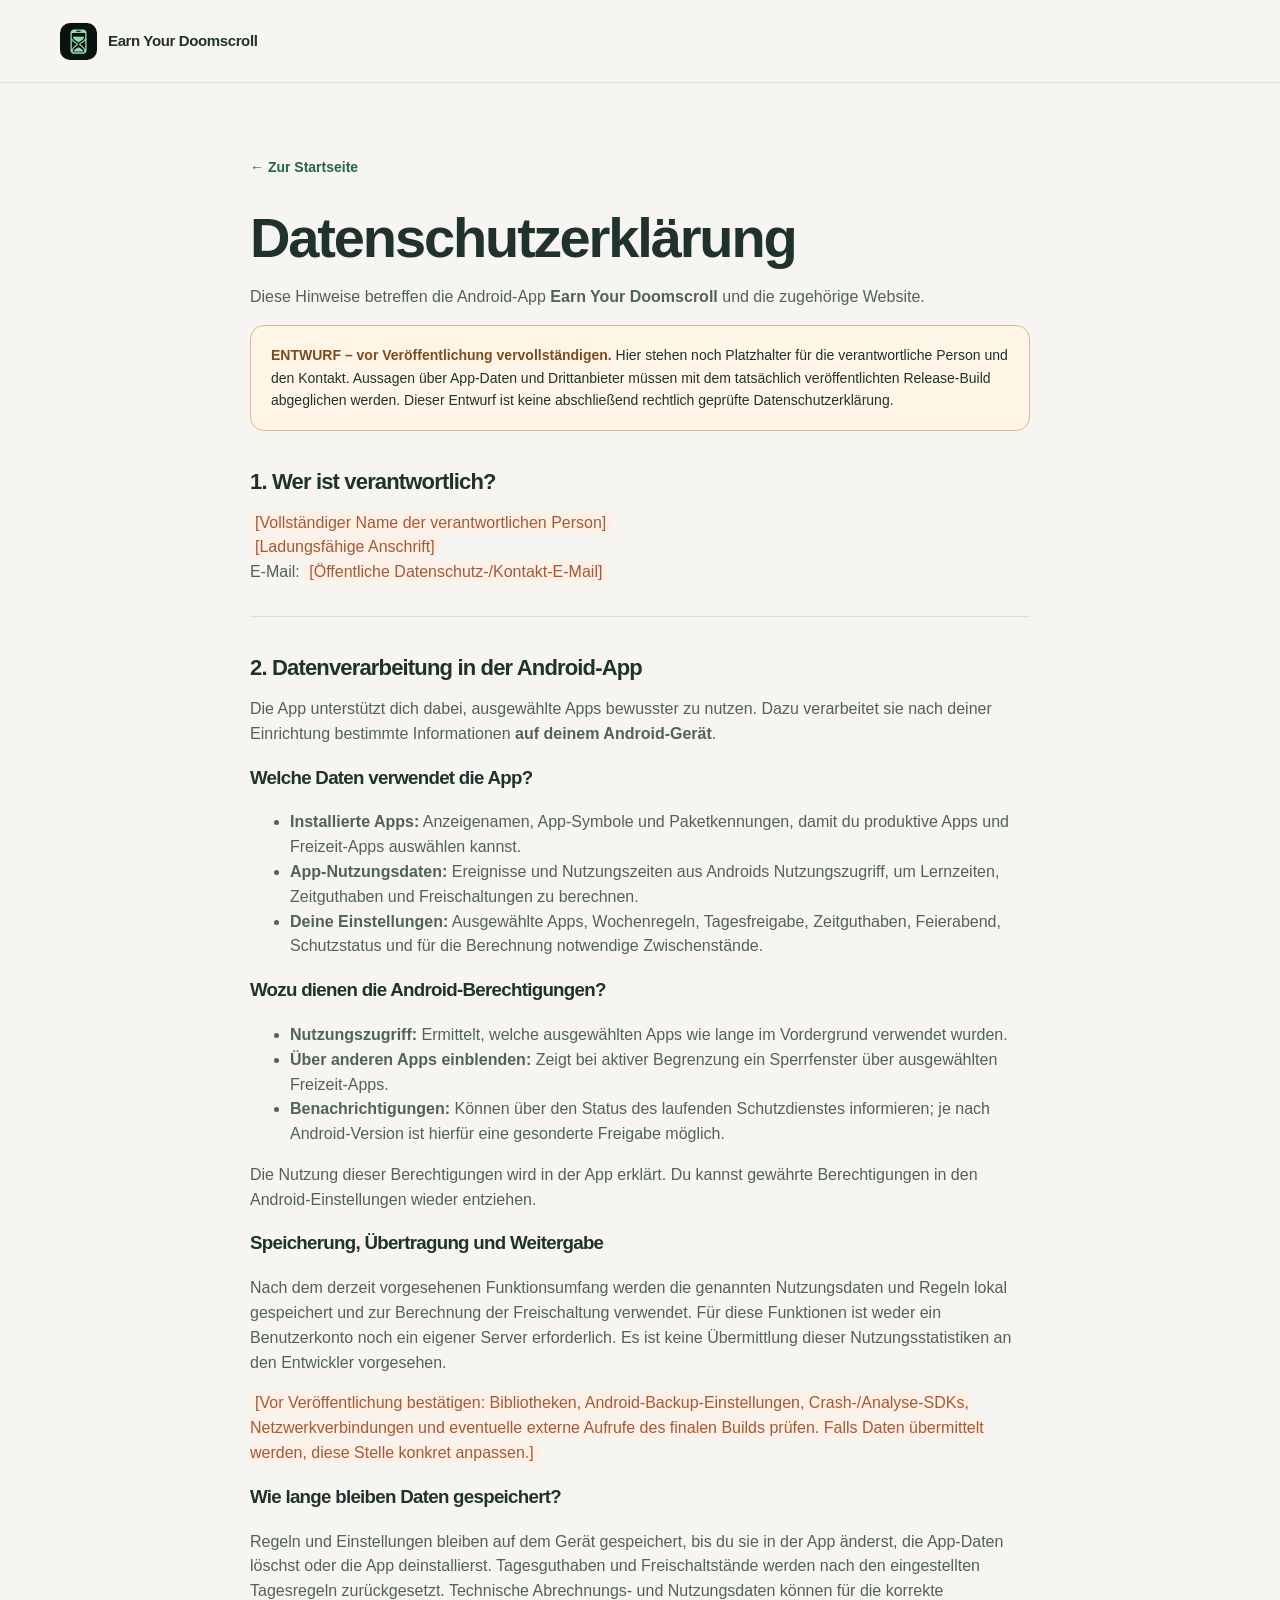
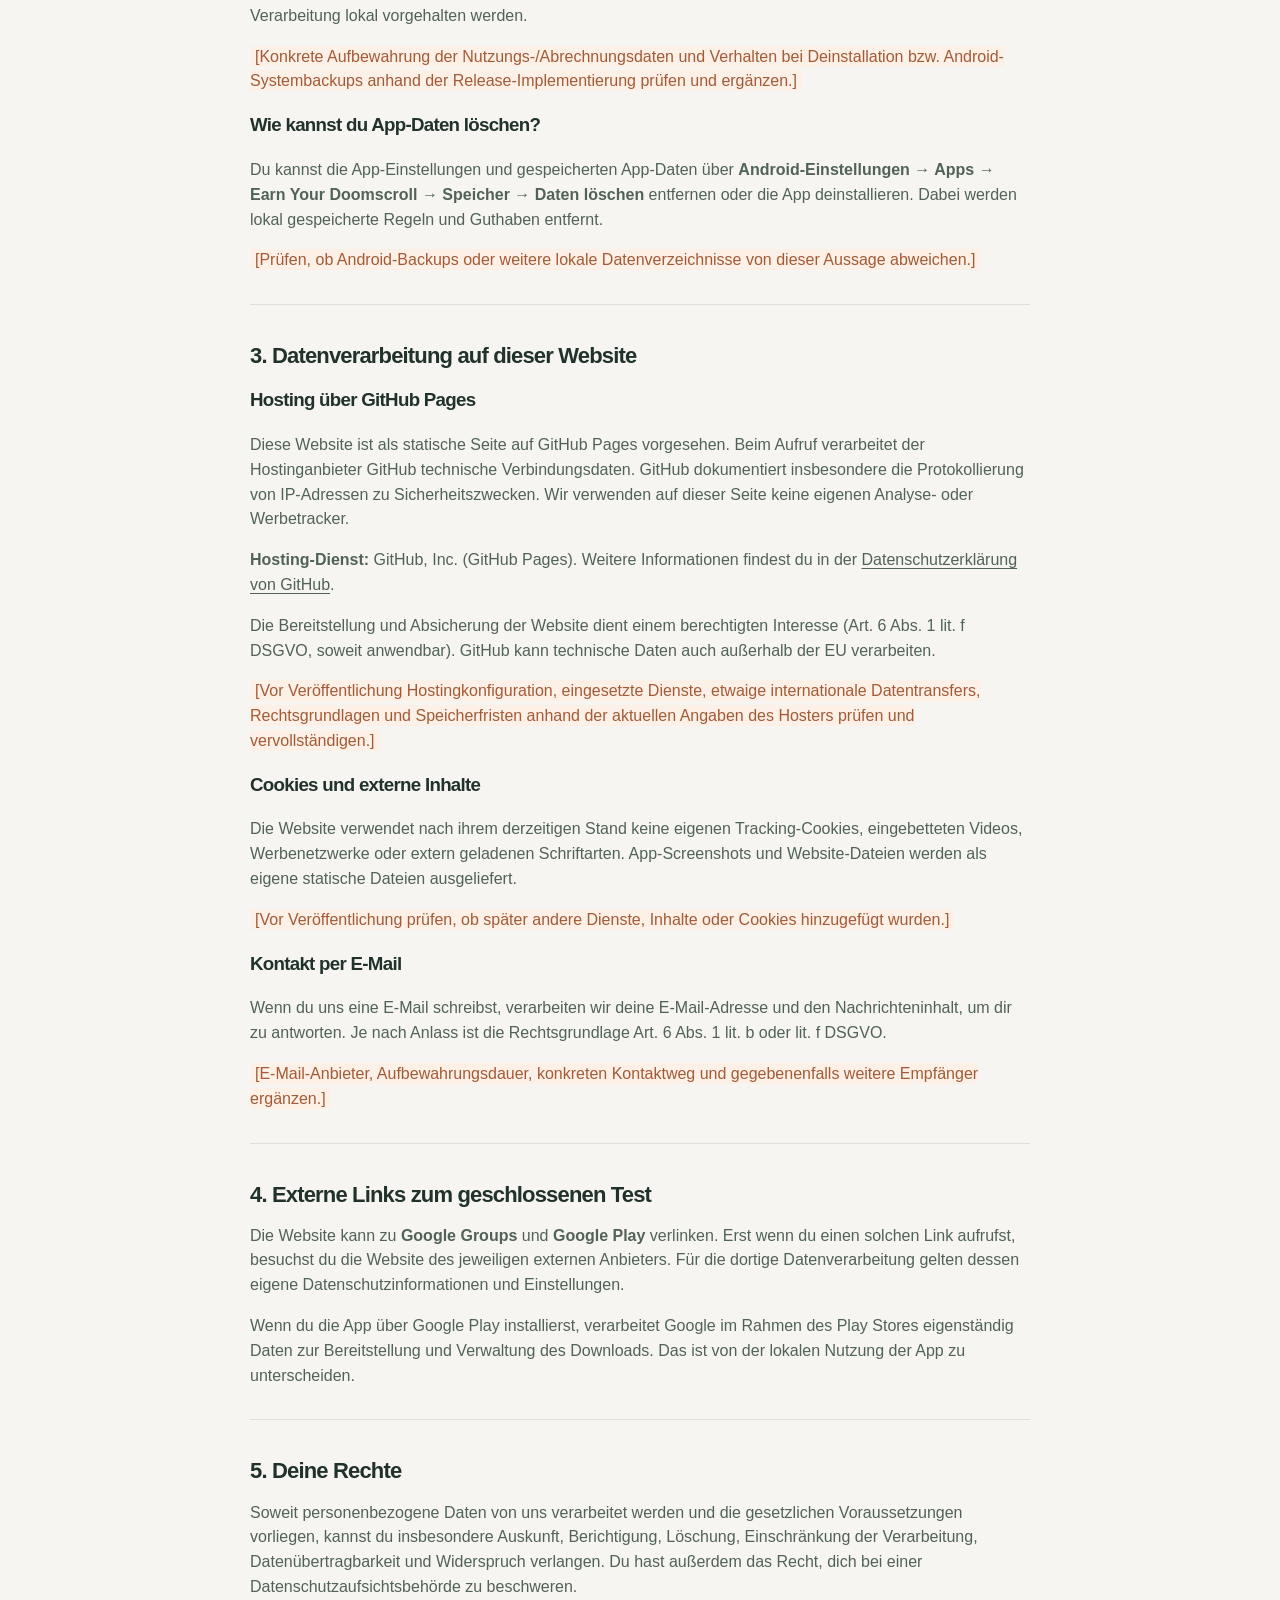
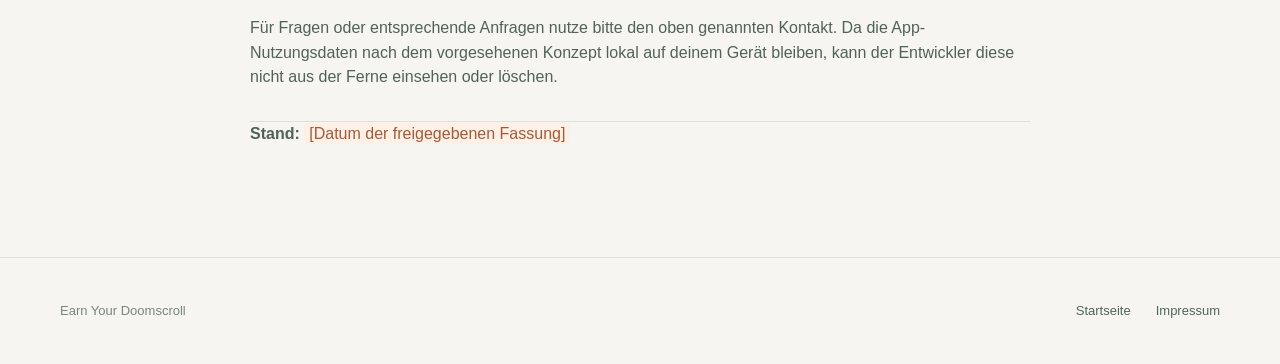
==== datenschutz/index.html @ 4b356b82 "Add files via upload" ====
<!doctype html>
<html lang="de">
<head>
  <meta charset="utf-8" />
  <meta name="viewport" content="width=device-width, initial-scale=1" />
  <meta name="color-scheme" content="light" />
  <meta name="theme-color" content="#f6f5f1" />
  <meta name="robots" content="noindex, nofollow" />
  <meta name="description" content="Datenschutzhinweise für Earn Your Doomscroll – Android-App und Website." />
  <title>Datenschutzerklärung – Earn Your Doomscroll (Entwurf)</title>
  <link rel="icon" href="../assets/favicon.png" />
  <link rel="stylesheet" href="../css/styles.css" />
</head>
<body>
  <a class="skip-link" href="#inhalt">Zum Inhalt springen</a>
  <header class="site-header legal-header">
    <div class="container header-inner">
      <a class="brand" href="../"><img src="../assets/icon-128.webp" width="37" height="37" alt="" /><span>Earn Your Doomscroll</span></a>
      <a class="mobile-nav-cta" href="../">Zur Startseite</a>
    </div>
  </header>
  <main class="container" id="inhalt">
    <article class="legal-wrap">
      <a class="legal-back" href="../">← Zur Startseite</a>
      <h1>Datenschutzerklärung</h1>
      <p>Diese Hinweise betreffen die Android-App <strong>Earn Your Doomscroll</strong> und die zugehörige Website.</p>
      <div class="legal-placeholder" role="note">
        <strong>ENTWURF – vor Veröffentlichung vervollständigen.</strong>
        Hier stehen noch Platzhalter für die verantwortliche Person und den Kontakt. Aussagen über App-Daten und Drittanbieter müssen mit dem tatsächlich veröffentlichten Release-Build abgeglichen werden. Dieser Entwurf ist keine abschließend rechtlich geprüfte Datenschutzerklärung.
      </div>

      <section aria-labelledby="verantwortlich">
        <h2 id="verantwortlich">1. Wer ist verantwortlich?</h2>
        <p><span class="placeholder-text">[Vollständiger Name der verantwortlichen Person]</span><br />
          <span class="placeholder-text">[Ladungsfähige Anschrift]</span><br />
          E-Mail: <span class="placeholder-text">[Öffentliche Datenschutz-/Kontakt-E-Mail]</span></p>
      </section>

      <section aria-labelledby="app">
        <h2 id="app">2. Datenverarbeitung in der Android-App</h2>
        <p>Die App unterstützt dich dabei, ausgewählte Apps bewusster zu nutzen. Dazu verarbeitet sie nach deiner Einrichtung bestimmte Informationen <strong>auf deinem Android-Gerät</strong>.</p>
        <h3>Welche Daten verwendet die App?</h3>
        <ul>
          <li><strong>Installierte Apps:</strong> Anzeigenamen, App-Symbole und Paketkennungen, damit du produktive Apps und Freizeit-Apps auswählen kannst.</li>
          <li><strong>App-Nutzungsdaten:</strong> Ereignisse und Nutzungszeiten aus Androids Nutzungszugriff, um Lernzeiten, Zeitguthaben und Freischaltungen zu berechnen.</li>
          <li><strong>Deine Einstellungen:</strong> Ausgewählte Apps, Wochenregeln, Tagesfreigabe, Zeitguthaben, Feierabend, Schutzstatus und für die Berechnung notwendige Zwischenstände.</li>
        </ul>
        <h3>Wozu dienen die Android-Berechtigungen?</h3>
        <ul>
          <li><strong>Nutzungszugriff:</strong> Ermittelt, welche ausgewählten Apps wie lange im Vordergrund verwendet wurden.</li>
          <li><strong>Über anderen Apps einblenden:</strong> Zeigt bei aktiver Begrenzung ein Sperrfenster über ausgewählten Freizeit-Apps.</li>
          <li><strong>Benachrichtigungen:</strong> Können über den Status des laufenden Schutzdienstes informieren; je nach Android-Version ist hierfür eine gesonderte Freigabe möglich.</li>
        </ul>
        <p>Die Nutzung dieser Berechtigungen wird in der App erklärt. Du kannst gewährte Berechtigungen in den Android-Einstellungen wieder entziehen.</p>
        <h3>Speicherung, Übertragung und Weitergabe</h3>
        <p>Nach dem derzeit vorgesehenen Funktionsumfang werden die genannten Nutzungsdaten und Regeln lokal gespeichert und zur Berechnung der Freischaltung verwendet. Für diese Funktionen ist weder ein Benutzerkonto noch ein eigener Server erforderlich. Es ist keine Übermittlung dieser Nutzungsstatistiken an den Entwickler vorgesehen.</p>
        <p><span class="placeholder-text">[Vor Veröffentlichung bestätigen: Bibliotheken, Android-Backup-Einstellungen, Crash-/Analyse-SDKs, Netzwerkverbindungen und eventuelle externe Aufrufe des finalen Builds prüfen. Falls Daten übermittelt werden, diese Stelle konkret anpassen.]</span></p>
        <h3>Wie lange bleiben Daten gespeichert?</h3>
        <p>Regeln und Einstellungen bleiben auf dem Gerät gespeichert, bis du sie in der App änderst, die App-Daten löschst oder die App deinstallierst. Tagesguthaben und Freischaltstände werden nach den eingestellten Tagesregeln zurückgesetzt. Technische Abrechnungs- und Nutzungsdaten können für die korrekte Verarbeitung lokal vorgehalten werden.</p>
        <p><span class="placeholder-text">[Konkrete Aufbewahrung der Nutzungs-/Abrechnungsdaten und Verhalten bei Deinstallation bzw. Android-Systembackups anhand der Release-Implementierung prüfen und ergänzen.]</span></p>
        <h3>Wie kannst du App-Daten löschen?</h3>
        <p>Du kannst die App-Einstellungen und gespeicherten App-Daten über <strong>Android-Einstellungen → Apps → Earn Your Doomscroll → Speicher → Daten löschen</strong> entfernen oder die App deinstallieren. Dabei werden lokal gespeicherte Regeln und Guthaben entfernt.</p>
        <p><span class="placeholder-text">[Prüfen, ob Android-Backups oder weitere lokale Datenverzeichnisse von dieser Aussage abweichen.]</span></p>
      </section>

      <section aria-labelledby="website">
        <h2 id="website">3. Datenverarbeitung auf dieser Website</h2>
        <h3>Hosting über GitHub Pages</h3>
        <p>Diese Website ist als statische Seite auf GitHub Pages vorgesehen. Beim Aufruf verarbeitet der Hostinganbieter GitHub technische Verbindungsdaten. GitHub dokumentiert insbesondere die Protokollierung von IP-Adressen zu Sicherheitszwecken. Wir verwenden auf dieser Seite keine eigenen Analyse- oder Werbetracker.</p>
        <p><strong>Hosting-Dienst:</strong> GitHub, Inc. (GitHub Pages). Weitere Informationen findest du in der <a href="https://docs.github.com/en/site-policy/privacy-policies/github-general-privacy-statement" target="_blank" rel="noopener noreferrer">Datenschutzerklärung von GitHub</a>.</p>
        <p>Die Bereitstellung und Absicherung der Website dient einem berechtigten Interesse (Art. 6 Abs. 1 lit. f DSGVO, soweit anwendbar). GitHub kann technische Daten auch außerhalb der EU verarbeiten.</p>
        <p><span class="placeholder-text">[Vor Veröffentlichung Hostingkonfiguration, eingesetzte Dienste, etwaige internationale Datentransfers, Rechtsgrundlagen und Speicherfristen anhand der aktuellen Angaben des Hosters prüfen und vervollständigen.]</span></p>
        <h3>Cookies und externe Inhalte</h3>
        <p>Die Website verwendet nach ihrem derzeitigen Stand keine eigenen Tracking-Cookies, eingebetteten Videos, Werbenetzwerke oder extern geladenen Schriftarten. App-Screenshots und Website-Dateien werden als eigene statische Dateien ausgeliefert.</p>
        <p><span class="placeholder-text">[Vor Veröffentlichung prüfen, ob später andere Dienste, Inhalte oder Cookies hinzugefügt wurden.]</span></p>
        <h3>Kontakt per E-Mail</h3>
        <p>Wenn du uns eine E-Mail schreibst, verarbeiten wir deine E-Mail-Adresse und den Nachrichteninhalt, um dir zu antworten. Je nach Anlass ist die Rechtsgrundlage Art. 6 Abs. 1 lit. b oder lit. f DSGVO.</p>
        <p><span class="placeholder-text">[E-Mail-Anbieter, Aufbewahrungsdauer, konkreten Kontaktweg und gegebenenfalls weitere Empfänger ergänzen.]</span></p>
      </section>

      <section aria-labelledby="links">
        <h2 id="links">4. Externe Links zum geschlossenen Test</h2>
        <p>Die Website kann zu <strong>Google Groups</strong> und <strong>Google Play</strong> verlinken. Erst wenn du einen solchen Link aufrufst, besuchst du die Website des jeweiligen externen Anbieters. Für die dortige Datenverarbeitung gelten dessen eigene Datenschutzinformationen und Einstellungen.</p>
        <p>Wenn du die App über Google Play installierst, verarbeitet Google im Rahmen des Play Stores eigenständig Daten zur Bereitstellung und Verwaltung des Downloads. Das ist von der lokalen Nutzung der App zu unterscheiden.</p>
      </section>

      <section aria-labelledby="rechte">
        <h2 id="rechte">5. Deine Rechte</h2>
        <p>Soweit personenbezogene Daten von uns verarbeitet werden und die gesetzlichen Voraussetzungen vorliegen, kannst du insbesondere Auskunft, Berichtigung, Löschung, Einschränkung der Verarbeitung, Datenübertragbarkeit und Widerspruch verlangen. Du hast außerdem das Recht, dich bei einer Datenschutzaufsichtsbehörde zu beschweren.</p>
        <p>Für Fragen oder entsprechende Anfragen nutze bitte den oben genannten Kontakt. Da die App-Nutzungsdaten nach dem vorgesehenen Konzept lokal auf deinem Gerät bleiben, kann der Entwickler diese nicht aus der Ferne einsehen oder löschen.</p>
      </section>

      <p><strong>Stand:</strong> <span class="placeholder-text">[Datum der freigegebenen Fassung]</span></p>
    </article>
  </main>
  <footer class="site-footer">
    <div class="container footer-inner">
      <span>Earn Your Doomscroll</span>
      <div class="footer-links"><a href="../">Startseite</a><a href="../impressum/">Impressum</a></div>
    </div>
  </footer>
</body>
</html>
---- css/styles.css ----
:root {
  --paper: #f6f5f1;
  --paper-alt: #eeefe9;
  --white: #ffffff;
  --ink: #20322b;
  --muted: #68766e;
  --green: #286347;
  --green-dark: #173b2e;
  --green-deep: #122d23;
  --mint: #aedbc0;
  --border: #dbe0d8;
  --soft-border: #e8ebe5;
  --radius: 22px;
  --max: 1160px;
  --shadow: 0 15px 60px rgb(17 48 35 / 7%);
}
*, *::before, *::after { box-sizing: border-box; }
html { scroll-behavior: smooth; scroll-padding-top: 110px; }
body { margin: 0; background: var(--paper); color: var(--ink); font-family: -apple-system, BlinkMacSystemFont, "Segoe UI", Roboto, "Helvetica Neue", Arial, sans-serif; font-size: 16px; line-height: 1.55; -webkit-font-smoothing: antialiased; }
a { color: inherit; text-underline-offset: 3px; }
img { max-width: 100%; display: block; }
button { font: inherit; }
a:focus-visible, button:focus-visible, summary:focus-visible { outline: 3px solid #2c8762; outline-offset: 4px; }
.container { width: min(calc(100% - 52px), var(--max)); margin-inline: auto; }
.is-hidden { display: none !important; }
.skip-link { position: absolute; top: -80px; left: 16px; z-index: 100; background: var(--green); color: white; padding: 10px 18px; border-radius: 0 0 12px 12px; }
.skip-link:focus { top: 0; }
.site-header { position: sticky; top: 0; z-index: 30; background: rgb(246 245 241 / 94%); backdrop-filter: blur(14px); border-bottom: 1px solid rgb(219 224 216 / 75%); }
.header-inner { height: 82px; display: flex; align-items: center; justify-content: space-between; gap: 25px; }
.brand { display: inline-flex; gap: 11px; align-items: center; text-decoration: none; font-size: 15px; font-weight: 760; letter-spacing: -.025em; white-space: nowrap; }
.brand img { border-radius: 10px; }
.nav-links { display: flex; gap: 34px; align-items: center; }
.nav-links a { font-size: 14px; font-weight: 650; text-decoration: none; color: #55655c; transition: color .16s; }
.nav-links a:hover { color: var(--green); }
.nav-links .nav-cta { display: inline-flex; align-items: center; gap: 10px; border: 1px solid #b8c7bb; padding: 10px 18px; border-radius: 999px; color: var(--green-dark); }
.mobile-nav-cta { display: none; }
.section { padding-block: 104px; }
.hero { padding: 87px 0 104px; overflow: hidden; }
.hero-grid { display: grid; grid-template-columns: minmax(0, .95fr) minmax(0, 1.05fr); gap: 24px; align-items: center; }
.hero-copy { position: relative; z-index: 2; padding-bottom: 28px; }
.eyebrow { display: inline-flex; align-items: center; gap: 10px; color: var(--green); font-size: 12px; text-transform: uppercase; font-weight: 750; letter-spacing: .12em; }
.status-dot { width: 8px; height: 8px; border-radius: 50%; background: #55a579; box-shadow: 0 0 0 4px #d8eadd; }
h1, h2, h3, p { margin-top: 0; }
h1,h2,h3 { letter-spacing: -.038em; }
h1 { font-size: clamp(46px, 5.4vw, 76px); font-weight: 780; line-height: 1.085; margin: 28px 0 26px; }
h1 em { font-style: normal; color: var(--green); }
.hero-lead { max-width: 465px; color: #57685d; line-height: 1.7; font-size: clamp(17px, 1.8vw, 19px); }
.hero-lead strong { color: var(--ink); font-weight: 700; }
.hero-actions { display: flex; align-items: center; flex-wrap: wrap; gap: 22px; margin: 32px 0 35px; }
.button { display: inline-flex; justify-content: center; align-items: center; gap: 18px; min-height: 54px; padding: 13px 22px; border-radius: 14px; text-decoration: none; font-weight: 700; font-size: 15px; transition: transform .15s, background .15s; }
.button:hover { transform: translateY(-2px); }
.button-primary { background: var(--green); color: var(--white); box-shadow: 0 8px 24px #205b4220; }
.button-primary:hover { background: #205339; }
.text-link { color: var(--green); font-size: 14px; font-weight: 700; text-decoration: none; }
.text-link:hover { text-decoration: underline; }
.trust-row { display: flex; flex-wrap: wrap; gap: 19px; color: #607368; font-size: 13px; font-weight: 650; }
.trust-row span { display: inline-flex; gap: 7px; align-items: center; }
.mini-icon { width: 15px; height: 15px; fill: none; stroke: var(--green); stroke-width: 2.5; stroke-linecap: round; stroke-linejoin: round; }
.hero-visual { position: relative; min-height: 590px; isolation: isolate; }
.hero-visual-glow { position: absolute; top: 62px; left: 3%; right: 3%; bottom: 8px; z-index: -1; background: radial-gradient(ellipse at center, #d7e6db 0%, rgb(215 230 219 / 58%) 38%, transparent 72%); }
.phone { position: absolute; overflow: hidden; border: 5px solid #283c33; border-radius: 34px; background: #f6f5f1; box-shadow: 0 25px 70px #132a222a; width: 259px; aspect-ratio: 684/1536; }
.phone img { width: 100%; height: 100%; object-fit: cover; }
.phone-main { left: 50%; top: 2px; z-index: 3; transform: translateX(-50%); }
.phone-back { width: 207px; top: 93px; z-index: 1; opacity: .96; border-width: 4px; }
.phone-back-left { left: 2%; transform: rotate(-10deg); }
.phone-back-right { right: 1%; transform: rotate(10deg); }
.visual-caption { position: absolute; bottom: -8px; left: 0; width: 100%; text-align: center; color: #76857a; font-size: 12px; }
.kicker { color: var(--green); font-size: 12px; font-weight: 780; letter-spacing: .16em; margin: 0 0 14px; }
.section-heading { margin-bottom: 35px; }
.section-heading h2, .test-head h2, .why-grid h2 { font-size: clamp(30px, 3.2vw, 45px); line-height: 1.14; font-weight: 760; margin: 0 0 14px; }
.section-heading p:not(.kicker) { color: var(--muted); max-width: 610px; margin: 0; font-size: 16px; }
.section-heading.narrow { max-width: 780px; }
.section-steps { background: #eff1eb; border-block: 1px solid var(--border); }
.steps-grid { display: grid; grid-template-columns: repeat(3, minmax(0, 1fr)); gap: 18px; }
.step-card { position: relative; min-height: 245px; border: 1px solid var(--border); border-radius: 20px; background: #fafbf8; padding: 27px 26px; }
.step-index { position: absolute; top: 24px; right: 25px; font-size: 13px; color: #a0aca3; font-weight: 750; }
.step-icon { display: grid; place-items: center; width: 48px; height: 48px; color: var(--green); background: #e4efe6; border-radius: 15px; margin-bottom: 26px; }
.step-icon svg { width: 24px; height: 24px; stroke: currentColor; stroke-width: 1.8; stroke-linecap: round; stroke-linejoin: round; fill: none; }
.step-card h3 { font-size: 20px; margin: 0 0 9px; }
.step-card p { margin: 0; color: var(--muted); font-size: 15px; }
.mode-strip { display: grid; grid-template-columns: 1fr 1px 1fr; gap: 36px; margin-top: 18px; padding: 24px 28px; background: #e3e9e0; border-radius: 17px; }
.mode-strip > div { display: flex; flex-direction: column; gap: 2px; }
.mode-strip strong { font-size: 15px; }
.mode-strip span { font-size: 14px; color: #63746b; }
.mode-divider { background: #c6d1c6; }
.showcase { padding-bottom: 112px; }
.showcase-grid { display: grid; grid-template-columns: repeat(3, minmax(0, 1fr)); gap: 20px; }
.showcase-card { background: #fff; border: 1px solid var(--border); border-radius: 23px; overflow: hidden; }
.showcase-copy { padding: 24px 25px 18px; }
.showcase-copy span { color: #71867a; font-weight: 700; font-size: 11px; letter-spacing: .1em; }
.showcase-copy h3 { font-size: 24px; margin: 7px 0 4px; }
.showcase-copy p { margin: 0; color: var(--muted); font-size: 14px; }
.image-button { display: block; width: 100%; padding: 17px 28px 0; border: 0; cursor: zoom-in; background: linear-gradient(#f1f3ee, #e7ede6); height: 358px; overflow: hidden; }
.image-button img { width: min(100%, 240px); height: auto; border: 3px solid #263930; border-radius: 24px 24px 0 0; margin: 0 auto; box-shadow: 0 13px 30px #1a30221e; transition: transform .2s ease; }
.image-button:hover img { transform: translateY(-8px); }
.showcase-hint { color: #849188; font-size: 12px; margin: 15px 0 0; text-align: right; }
.test-section { background: var(--green-deep); color: white; }
.test-grid { display: grid; grid-template-columns: minmax(0,1fr) minmax(0, 1fr); gap: 90px; }
.kicker-light { color: #a7dabc; }
.test-head h2 { max-width: 420px; }
.test-head p { max-width: 440px; color: #c9d7cb; font-size: 17px; line-height: 1.7; }
.test-head .test-note { font-size: 14px; color: #afc9b7; font-weight: 650; }
.test-steps { display: grid; gap: 18px; }
.test-step { display: flex; gap: 18px; align-items: flex-start; padding-bottom: 19px; border-bottom: 1px solid #436052; }
.test-step:last-child { border-bottom: 0; }
.test-nr { flex: 0 0 auto; display: grid; place-items: center; width: 38px; height: 38px; border: 1px solid #638372; border-radius: 50%; font-size: 15px; color: #e2f2e6; }
.test-step h3 { font-size: 18px; letter-spacing: -.02em; margin: 3px 0 6px; }
.test-step p { margin: 0; color: #b9cbbe; font-size: 14px; line-height: 1.6; }
.button-compact { margin-top: 15px; padding: 10px 15px; min-height: 42px; font-size: 13px; }
.button-light { color: #1b4431; background: #dff0e4; }
.button-light:hover { background: #fff; }
.coming-soon { display: inline-block; margin-top: 13px; font-size: 13px; font-weight: 700; color: #bad6c6; padding: 7px 10px; border: 1px solid #4b6e5b; border-radius: 9px; }
.setup-section { background: #f8f8f4; }
.setup-grid { display: grid; grid-template-columns: 1fr 1fr; gap: 22px; }
.permission-card { padding: 31px; background: #fff; border: 1px solid var(--border); border-radius: 21px; }
.permission-number { color: var(--green); font-size: 12px; font-weight: 800; }
.permission-card h3 { font-size: 22px; margin: 12px 0 8px; }
.permission-card p { font-size: 15px; color: var(--muted); margin-bottom: 18px; }
.permission-card .permission-action { color: #314a3c; background: #f1f5ef; padding: 13px 15px; border-radius: 12px; min-height: 79px; margin-bottom: 15px; }
.image-details { border-top: 1px solid #ecede9; margin-top: 10px; }
.image-details summary { list-style: none; cursor: pointer; display: flex; align-items: center; justify-content: space-between; color: var(--green); font-weight: 700; font-size: 14px; padding: 18px 2px 4px; }
.image-details summary::-webkit-details-marker { display: none; }
.image-details[open] summary span { transform: rotate(45deg); }
.image-details summary span { font-size: 25px; font-weight: 400; line-height: 1; transition: transform .15s ease; }
.detail-images { display: grid; grid-template-columns: 1fr 1fr; gap: 12px; margin-top: 16px; }
.permission-shot { padding: 8px 8px 10px; border: 1px solid #d8dfd8; border-radius: 13px; background: #f6f7f4; cursor: zoom-in; overflow: hidden; }
.permission-shot img { height: 188px; width: 100%; object-fit: cover; object-position: top; border-radius: 7px; }
.permission-shot small { display: block; color: #506957; font-weight: 650; font-size: 12px; margin-top: 8px; }
.setup-footnote { text-align: center; color: var(--muted); font-size: 13px; margin: 17px 0 0; }
.why-section { background: #e7eee5; }
.why-copy { max-width: 820px; }
.why-copy h2 { max-width: 680px; }
.why-copy p:not(.kicker) { max-width: 650px; color: #52675a; line-height: 1.75; }
.site-footer { background: var(--paper); border-top: 1px solid var(--border); }
.footer-inner { display: flex; justify-content: space-between; align-items: center; min-height: 106px; gap: 24px; font-size: 13px; color: #79867c; }
.footer-links { display: flex; gap: 25px; }
.footer-links a { text-decoration: none; color: #50665a; }
.footer-links a:hover { text-decoration: underline; }
.image-dialog { width: min(calc(100% - 30px), 650px); max-height: min(94dvh, 1040px); padding: 0; border: 1px solid var(--border); border-radius: 17px; box-shadow: 0 18px 80px rgb(0 0 0 / 32%); overflow: hidden; background: #f6f5f1; }
.image-dialog::backdrop { background: rgb(7 18 12 / 76%); backdrop-filter: blur(8px); }
.dialog-bar { display: flex; align-items: center; justify-content: space-between; padding: 10px 18px; border-bottom: 1px solid var(--border); color: var(--green-dark); font-size: 13px; font-weight: 700; }
.dialog-close { border: 0; background: #e6ebe4; border-radius: 8px; width: 36px; height: 36px; cursor: pointer; }
.dialog-image { max-height: calc(94dvh - 60px); margin: 0 auto; object-fit: contain; }
/* Unterseiten */
.legal-header { background: var(--paper); }
.legal-wrap { max-width: 780px; margin: 72px auto 110px; }
.legal-back { color: var(--green); font-weight: 700; text-decoration: none; font-size: 14px; }
.legal-wrap h1 { font-size: clamp(38px,5vw,56px); margin: 28px 0 16px; }
.legal-wrap h2 { font-size: 22px; margin-top: 34px; margin-bottom: 12px; }
.legal-wrap p, .legal-wrap li { color: #516258; }
.legal-placeholder { border-radius: 14px; border: 1px solid #ddb58c; background: #fff5e6; padding: 18px 20px; font-size: 14px; line-height: 1.6; }
.legal-placeholder strong { color: #7b4b21; }
.placeholder-text { color: #a35a36; background: #fdf0e7; padding: 2px 5px; border-radius: 4px; }
.legal-wrap section { border-bottom: 1px solid var(--border); padding-bottom: 15px; }
@media (max-width: 1050px) {
  .hero-grid { grid-template-columns: .97fr 1.03fr; }
  .hero-visual { min-height: 515px; }
  .phone-main { width: 222px; }
  .phone-back { width: 167px; top: 79px; }
  .visual-caption { bottom: -12px; }
  .test-grid { gap: 46px; }
}
@media (max-width: 760px) {
  .container { width: min(calc(100% - 36px), var(--max)); }
  .header-inner { height: 69px; }
  .brand { font-size: 13px; }
  .brand img { width: 32px; height: 32px; }
  .nav-links { display: none; }
  .mobile-nav-cta { display: inline-flex; text-decoration: none; color: var(--green); padding: 9px 13px; border: 1px solid #bdd0c3; border-radius: 999px; font-size: 13px; font-weight: 750; gap: 7px; }
  .section { padding-block: 72px; }
  .hero { padding-top: 63px; padding-bottom: 68px; }
  .hero-grid { grid-template-columns: 1fr; gap: 15px; }
  .hero-copy { padding-bottom: 0; }
  h1 { font-size: clamp(38px, 8.5vw, 56px); margin: 22px 0; }
  .hero-lead { font-size: 17px; line-height: 1.62; }
  .hero-actions { margin: 25px 0 25px; }
  .hero-visual { min-height: 445px; margin-top: 20px; }
  .phone-main { width: 194px; top: 0; }
  .phone-back { width: 155px; top: 62px; }
  .phone-back-left { left: 7%; }
  .phone-back-right { right: 7%; }
  .visual-caption { bottom: 0; }
  .steps-grid { grid-template-columns: 1fr; gap: 12px; }
  .step-card { min-height: 0; padding: 19px 20px 21px; display: grid; grid-template-columns: 46px 1fr; column-gap: 17px; }
  .step-card .step-index { top: 19px; right: 18px; }
  .step-icon { grid-column: 1; grid-row: 1 / span 2; margin: 0; width: 44px; height: 44px; }
  .step-card h3 { grid-column: 2; grid-row: 1; margin: 0 40px 3px 0; font-size: 18px; }
  .step-card p { grid-column: 2; grid-row: 2; font-size: 14px; }
  .mode-strip { gap: 17px; padding: 18px; }
  .showcase-grid { display: grid; grid-auto-flow: column; grid-auto-columns: minmax(235px, 75%); grid-template-columns: none; overflow-x: auto; overscroll-behavior-x: contain; scroll-snap-type: x mandatory; padding-bottom: 12px; gap: 13px; }
  .showcase-card { scroll-snap-align: start; }
  .image-button { height: 300px; }
  .image-button img { width: 210px; }
  .showcase-hint { text-align: left; }
  .test-grid { grid-template-columns: 1fr; gap: 23px; }
  .setup-grid { grid-template-columns: 1fr; }
  .footer-inner { min-height: 116px; align-items: flex-start; flex-direction: column; justify-content: center; gap: 10px; }
  .legal-wrap { margin: 50px auto 80px; }
}
@media (max-width: 420px) {
  .brand { font-size: 12px; }
  .hero-visual { min-height: 377px; }
  .phone-main { width: 165px; }
  .phone-back { width: 120px; top: 60px; }
  .phone-back-left { left: 1%; }
  .phone-back-right { right: 1%; }
  .hero-actions { align-items: stretch; flex-direction: column; gap: 17px; }
  .button-primary { width: 100%; }
  .mode-strip { grid-template-columns: 1fr; gap: 12px; }
  .mode-divider { height: 1px; }
  .permission-card { padding: 23px 20px; }
  .trust-row { gap: 13px; }
}
@media (prefers-reduced-motion: reduce) { html { scroll-behavior: auto; } .button, .image-button img, .image-details summary span { transition: none; } }
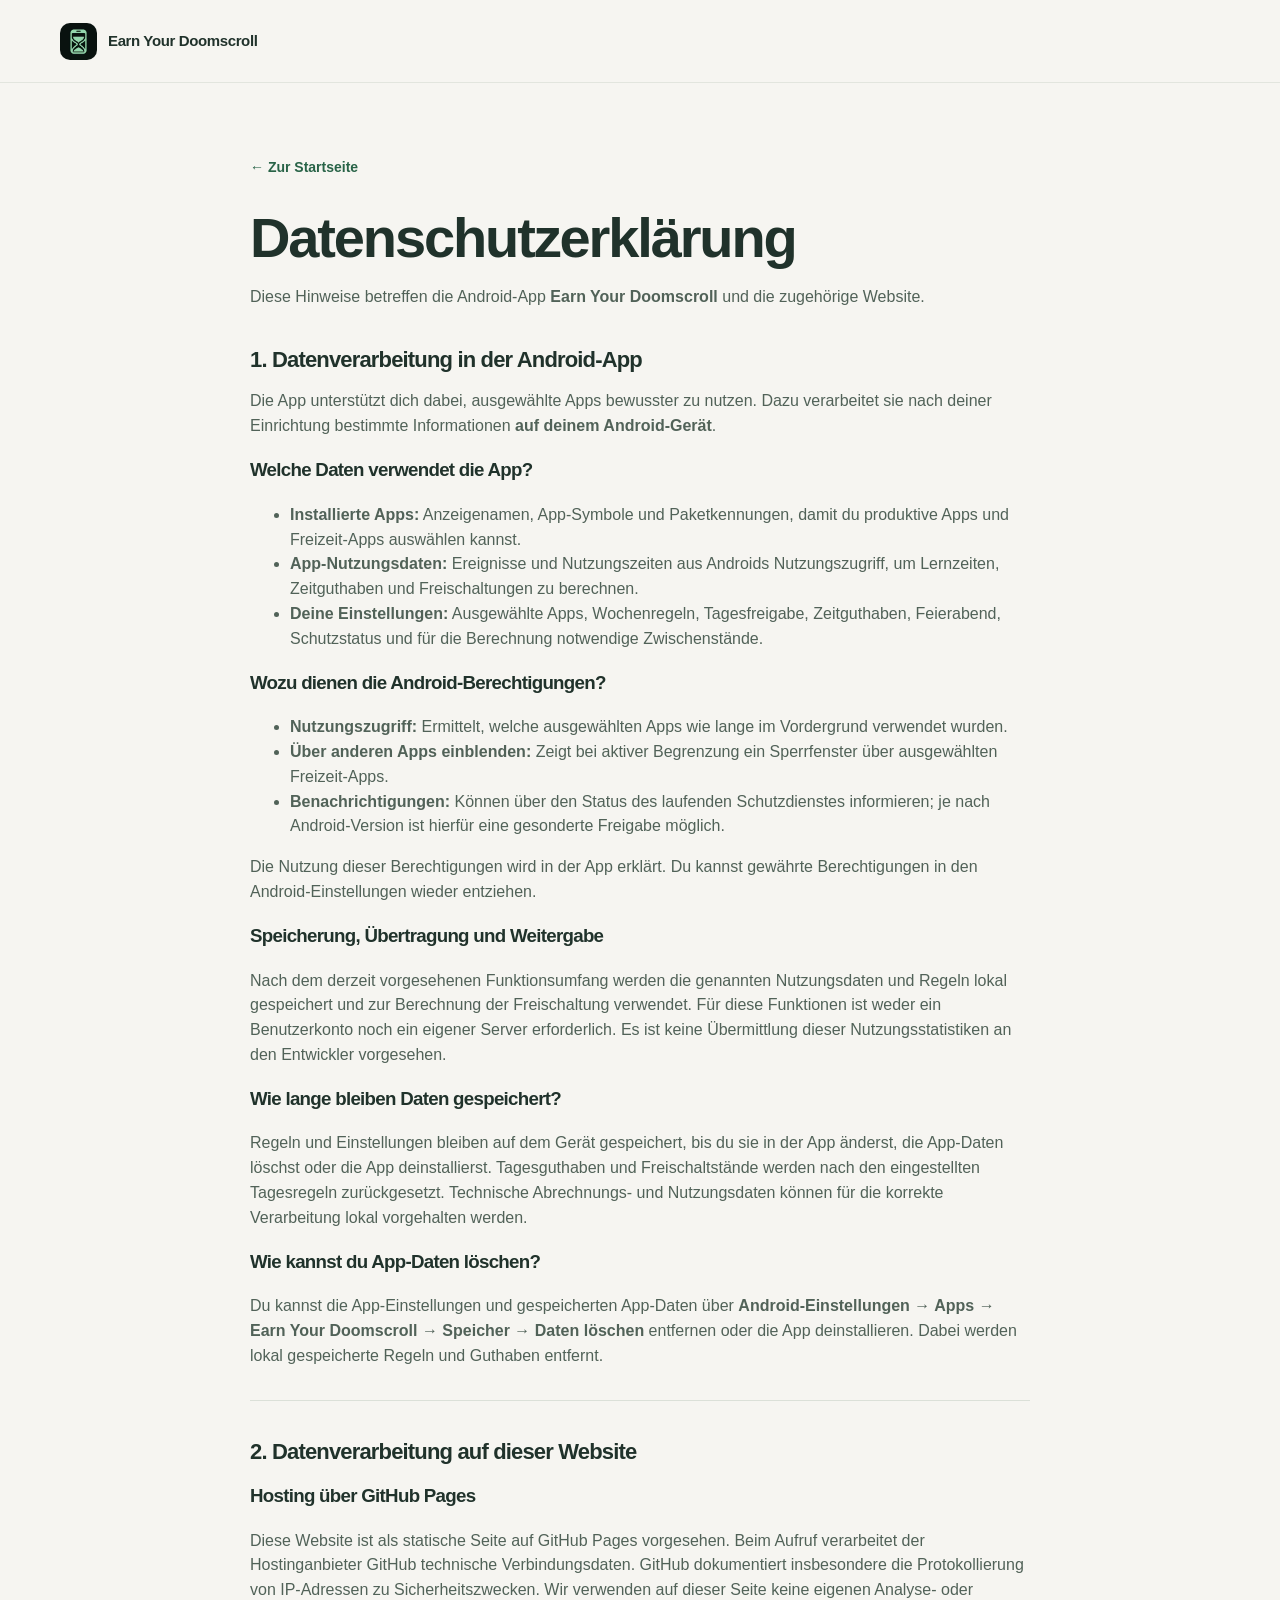
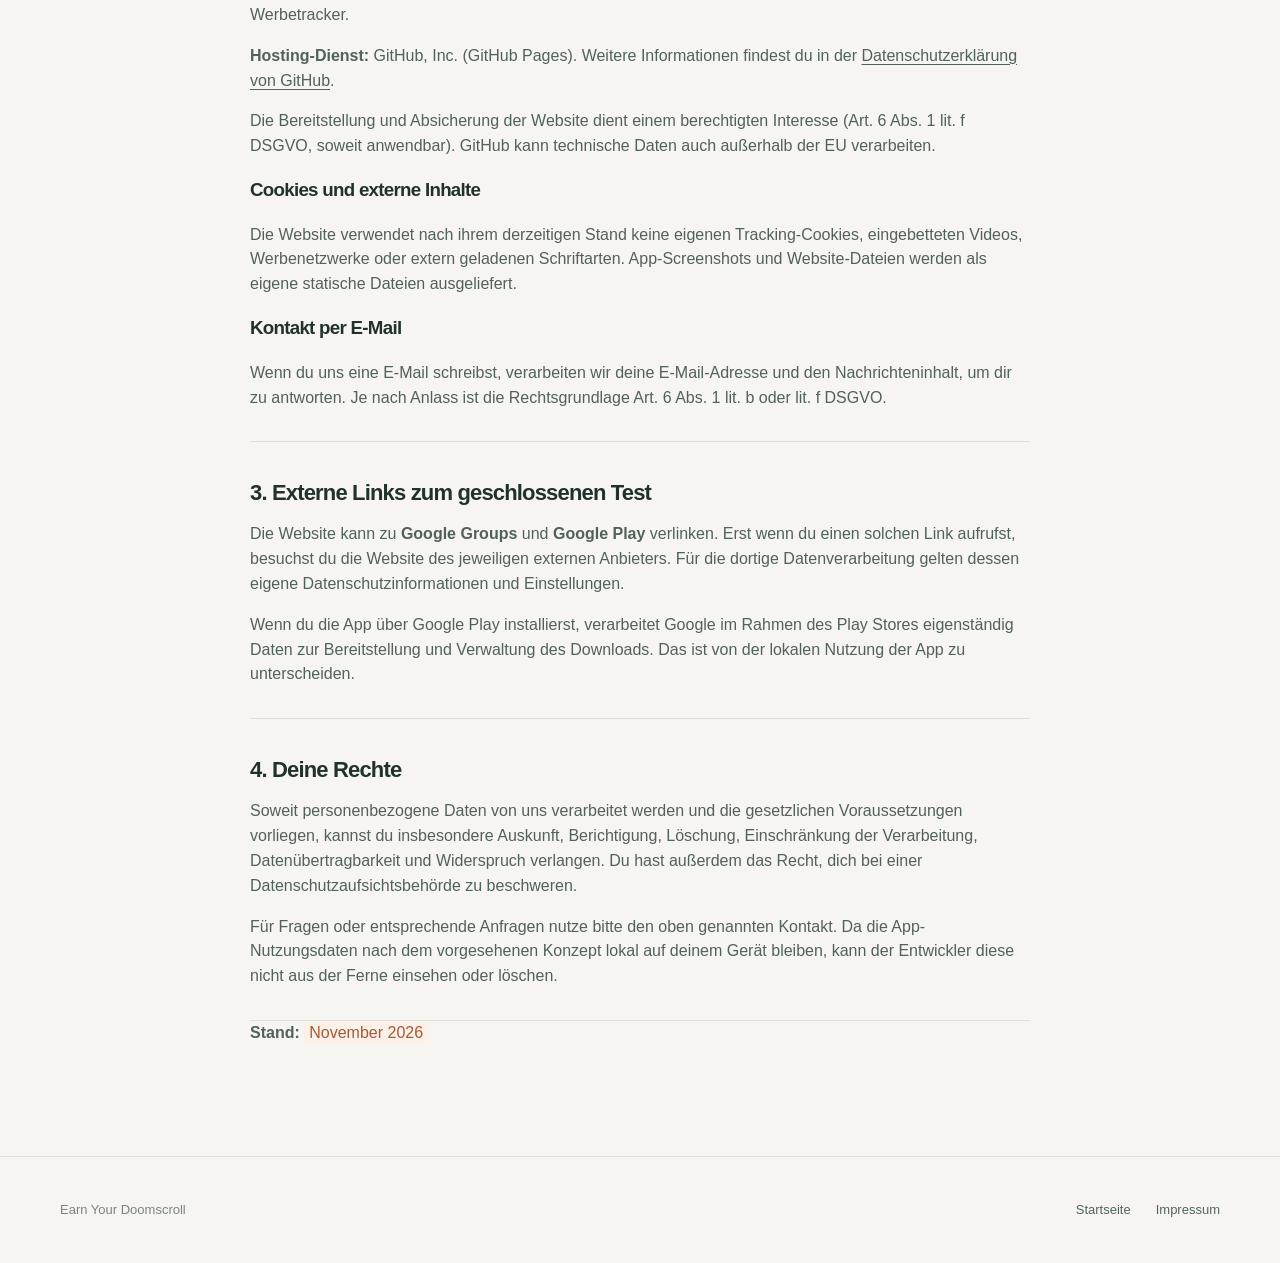
==== commit ffd1cc84: "Update index.html" ====
--- a/datenschutz/index.html
+++ b/datenschutz/index.html
@@ -24,20 +24,9 @@
       <a class="legal-back" href="../">← Zur Startseite</a>
       <h1>Datenschutzerklärung</h1>
       <p>Diese Hinweise betreffen die Android-App <strong>Earn Your Doomscroll</strong> und die zugehörige Website.</p>
-      <div class="legal-placeholder" role="note">
-        <strong>ENTWURF – vor Veröffentlichung vervollständigen.</strong>
-        Hier stehen noch Platzhalter für die verantwortliche Person und den Kontakt. Aussagen über App-Daten und Drittanbieter müssen mit dem tatsächlich veröffentlichten Release-Build abgeglichen werden. Dieser Entwurf ist keine abschließend rechtlich geprüfte Datenschutzerklärung.
-      </div>
-
-      <section aria-labelledby="verantwortlich">
-        <h2 id="verantwortlich">1. Wer ist verantwortlich?</h2>
-        <p><span class="placeholder-text">[Vollständiger Name der verantwortlichen Person]</span><br />
-          <span class="placeholder-text">[Ladungsfähige Anschrift]</span><br />
-          E-Mail: <span class="placeholder-text">[Öffentliche Datenschutz-/Kontakt-E-Mail]</span></p>
-      </section>
-
+      
       <section aria-labelledby="app">
-        <h2 id="app">2. Datenverarbeitung in der Android-App</h2>
+        <h2 id="app">1. Datenverarbeitung in der Android-App</h2>
         <p>Die App unterstützt dich dabei, ausgewählte Apps bewusster zu nutzen. Dazu verarbeitet sie nach deiner Einrichtung bestimmte Informationen <strong>auf deinem Android-Gerät</strong>.</p>
         <h3>Welche Daten verwendet die App?</h3>
         <ul>
@@ -54,43 +43,37 @@
         <p>Die Nutzung dieser Berechtigungen wird in der App erklärt. Du kannst gewährte Berechtigungen in den Android-Einstellungen wieder entziehen.</p>
         <h3>Speicherung, Übertragung und Weitergabe</h3>
         <p>Nach dem derzeit vorgesehenen Funktionsumfang werden die genannten Nutzungsdaten und Regeln lokal gespeichert und zur Berechnung der Freischaltung verwendet. Für diese Funktionen ist weder ein Benutzerkonto noch ein eigener Server erforderlich. Es ist keine Übermittlung dieser Nutzungsstatistiken an den Entwickler vorgesehen.</p>
-        <p><span class="placeholder-text">[Vor Veröffentlichung bestätigen: Bibliotheken, Android-Backup-Einstellungen, Crash-/Analyse-SDKs, Netzwerkverbindungen und eventuelle externe Aufrufe des finalen Builds prüfen. Falls Daten übermittelt werden, diese Stelle konkret anpassen.]</span></p>
         <h3>Wie lange bleiben Daten gespeichert?</h3>
         <p>Regeln und Einstellungen bleiben auf dem Gerät gespeichert, bis du sie in der App änderst, die App-Daten löschst oder die App deinstallierst. Tagesguthaben und Freischaltstände werden nach den eingestellten Tagesregeln zurückgesetzt. Technische Abrechnungs- und Nutzungsdaten können für die korrekte Verarbeitung lokal vorgehalten werden.</p>
-        <p><span class="placeholder-text">[Konkrete Aufbewahrung der Nutzungs-/Abrechnungsdaten und Verhalten bei Deinstallation bzw. Android-Systembackups anhand der Release-Implementierung prüfen und ergänzen.]</span></p>
         <h3>Wie kannst du App-Daten löschen?</h3>
         <p>Du kannst die App-Einstellungen und gespeicherten App-Daten über <strong>Android-Einstellungen → Apps → Earn Your Doomscroll → Speicher → Daten löschen</strong> entfernen oder die App deinstallieren. Dabei werden lokal gespeicherte Regeln und Guthaben entfernt.</p>
-        <p><span class="placeholder-text">[Prüfen, ob Android-Backups oder weitere lokale Datenverzeichnisse von dieser Aussage abweichen.]</span></p>
       </section>
 
       <section aria-labelledby="website">
-        <h2 id="website">3. Datenverarbeitung auf dieser Website</h2>
+        <h2 id="website">2. Datenverarbeitung auf dieser Website</h2>
         <h3>Hosting über GitHub Pages</h3>
         <p>Diese Website ist als statische Seite auf GitHub Pages vorgesehen. Beim Aufruf verarbeitet der Hostinganbieter GitHub technische Verbindungsdaten. GitHub dokumentiert insbesondere die Protokollierung von IP-Adressen zu Sicherheitszwecken. Wir verwenden auf dieser Seite keine eigenen Analyse- oder Werbetracker.</p>
         <p><strong>Hosting-Dienst:</strong> GitHub, Inc. (GitHub Pages). Weitere Informationen findest du in der <a href="https://docs.github.com/en/site-policy/privacy-policies/github-general-privacy-statement" target="_blank" rel="noopener noreferrer">Datenschutzerklärung von GitHub</a>.</p>
         <p>Die Bereitstellung und Absicherung der Website dient einem berechtigten Interesse (Art. 6 Abs. 1 lit. f DSGVO, soweit anwendbar). GitHub kann technische Daten auch außerhalb der EU verarbeiten.</p>
-        <p><span class="placeholder-text">[Vor Veröffentlichung Hostingkonfiguration, eingesetzte Dienste, etwaige internationale Datentransfers, Rechtsgrundlagen und Speicherfristen anhand der aktuellen Angaben des Hosters prüfen und vervollständigen.]</span></p>
         <h3>Cookies und externe Inhalte</h3>
         <p>Die Website verwendet nach ihrem derzeitigen Stand keine eigenen Tracking-Cookies, eingebetteten Videos, Werbenetzwerke oder extern geladenen Schriftarten. App-Screenshots und Website-Dateien werden als eigene statische Dateien ausgeliefert.</p>
-        <p><span class="placeholder-text">[Vor Veröffentlichung prüfen, ob später andere Dienste, Inhalte oder Cookies hinzugefügt wurden.]</span></p>
         <h3>Kontakt per E-Mail</h3>
         <p>Wenn du uns eine E-Mail schreibst, verarbeiten wir deine E-Mail-Adresse und den Nachrichteninhalt, um dir zu antworten. Je nach Anlass ist die Rechtsgrundlage Art. 6 Abs. 1 lit. b oder lit. f DSGVO.</p>
-        <p><span class="placeholder-text">[E-Mail-Anbieter, Aufbewahrungsdauer, konkreten Kontaktweg und gegebenenfalls weitere Empfänger ergänzen.]</span></p>
       </section>
 
       <section aria-labelledby="links">
-        <h2 id="links">4. Externe Links zum geschlossenen Test</h2>
+        <h2 id="links">3. Externe Links zum geschlossenen Test</h2>
         <p>Die Website kann zu <strong>Google Groups</strong> und <strong>Google Play</strong> verlinken. Erst wenn du einen solchen Link aufrufst, besuchst du die Website des jeweiligen externen Anbieters. Für die dortige Datenverarbeitung gelten dessen eigene Datenschutzinformationen und Einstellungen.</p>
         <p>Wenn du die App über Google Play installierst, verarbeitet Google im Rahmen des Play Stores eigenständig Daten zur Bereitstellung und Verwaltung des Downloads. Das ist von der lokalen Nutzung der App zu unterscheiden.</p>
       </section>
 
       <section aria-labelledby="rechte">
-        <h2 id="rechte">5. Deine Rechte</h2>
+        <h2 id="rechte">4. Deine Rechte</h2>
         <p>Soweit personenbezogene Daten von uns verarbeitet werden und die gesetzlichen Voraussetzungen vorliegen, kannst du insbesondere Auskunft, Berichtigung, Löschung, Einschränkung der Verarbeitung, Datenübertragbarkeit und Widerspruch verlangen. Du hast außerdem das Recht, dich bei einer Datenschutzaufsichtsbehörde zu beschweren.</p>
         <p>Für Fragen oder entsprechende Anfragen nutze bitte den oben genannten Kontakt. Da die App-Nutzungsdaten nach dem vorgesehenen Konzept lokal auf deinem Gerät bleiben, kann der Entwickler diese nicht aus der Ferne einsehen oder löschen.</p>
       </section>
 
-      <p><strong>Stand:</strong> <span class="placeholder-text">[Datum der freigegebenen Fassung]</span></p>
+      <p><strong>Stand:</strong> <span class="placeholder-text">November 2026</span></p>
     </article>
   </main>
   <footer class="site-footer">
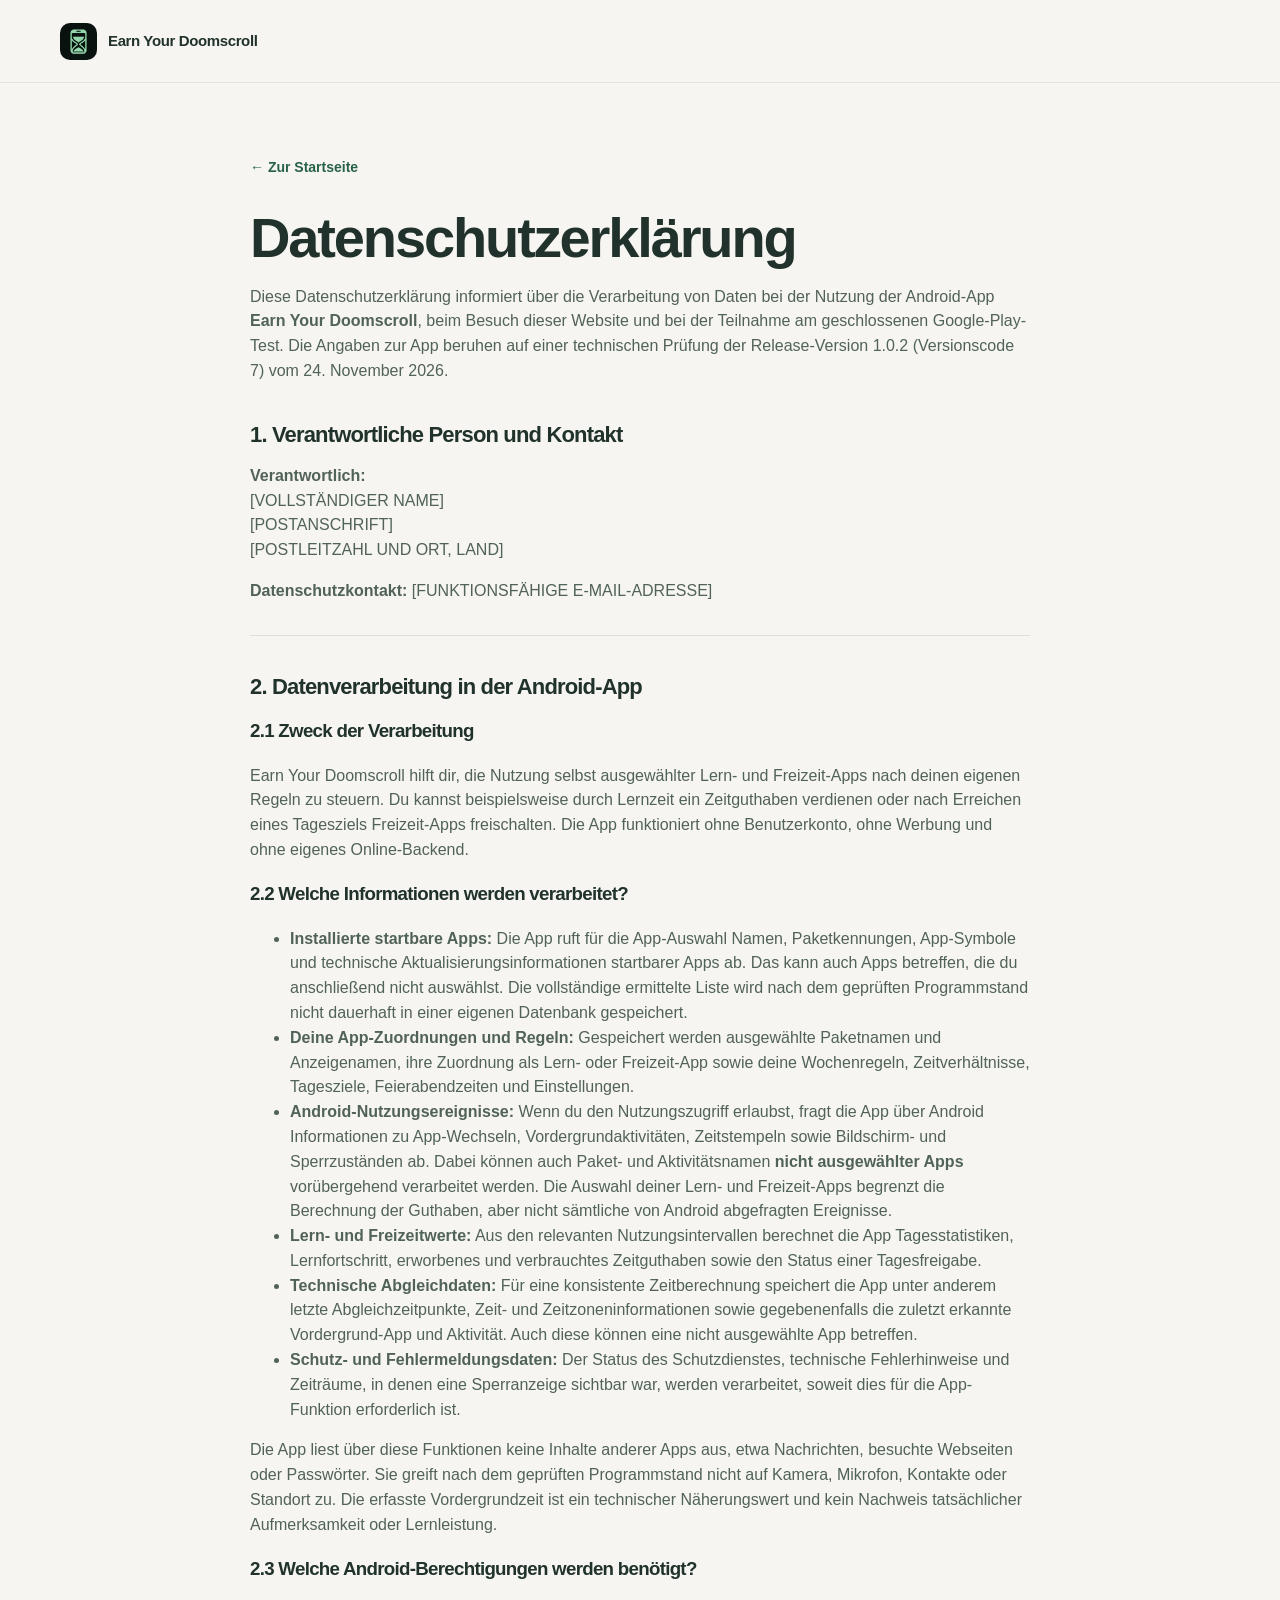
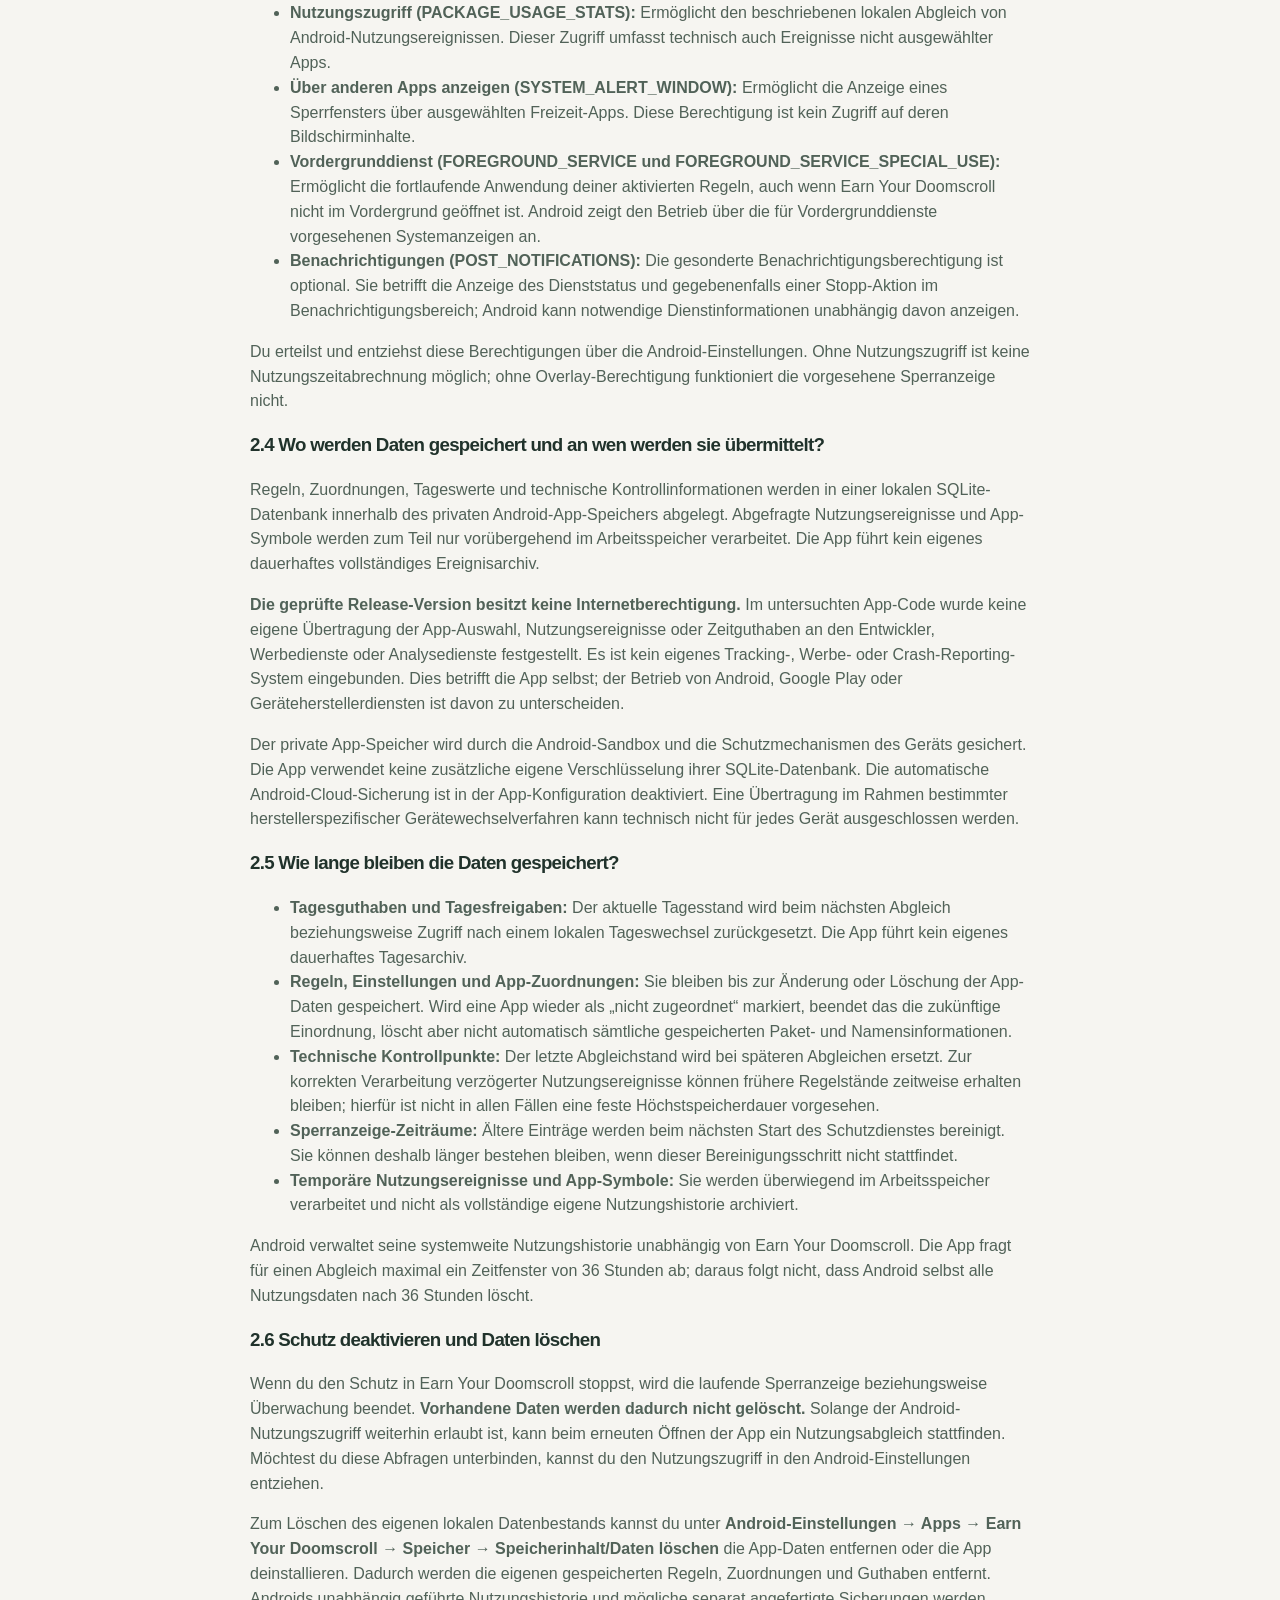
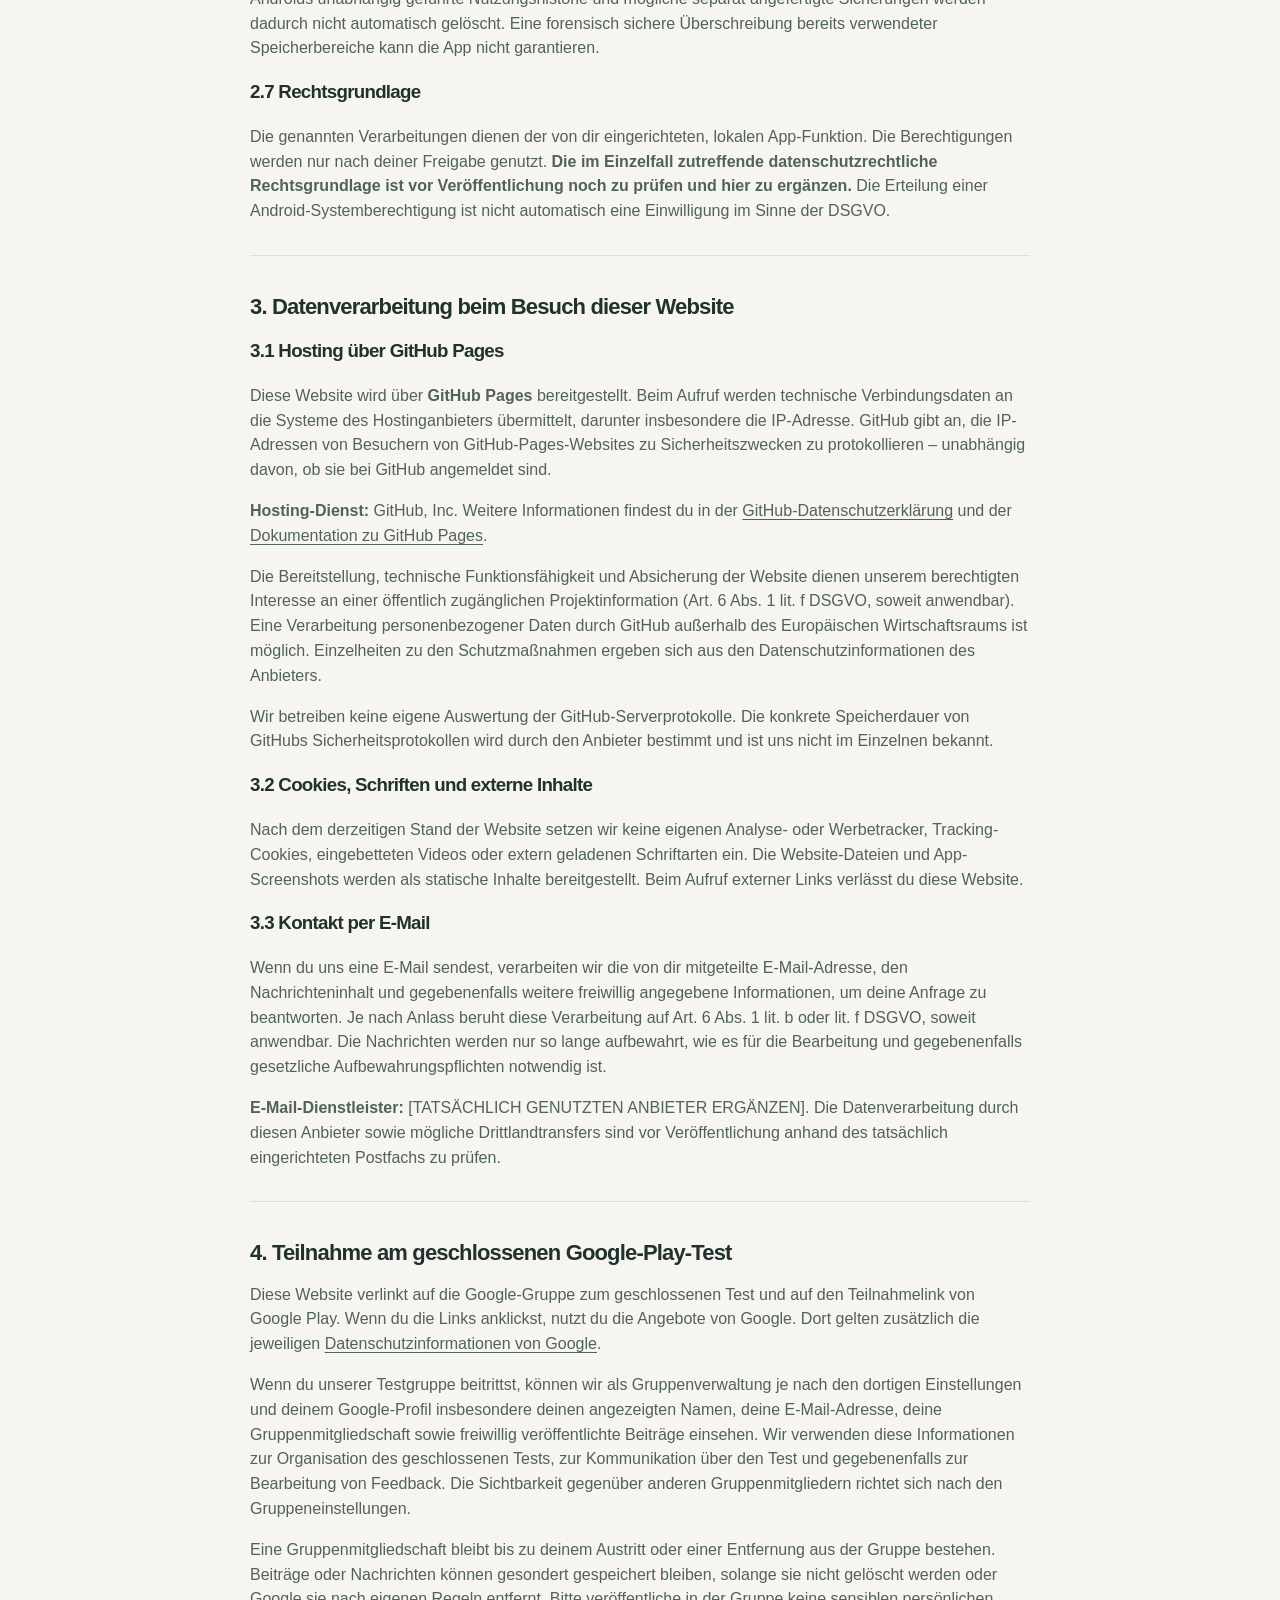
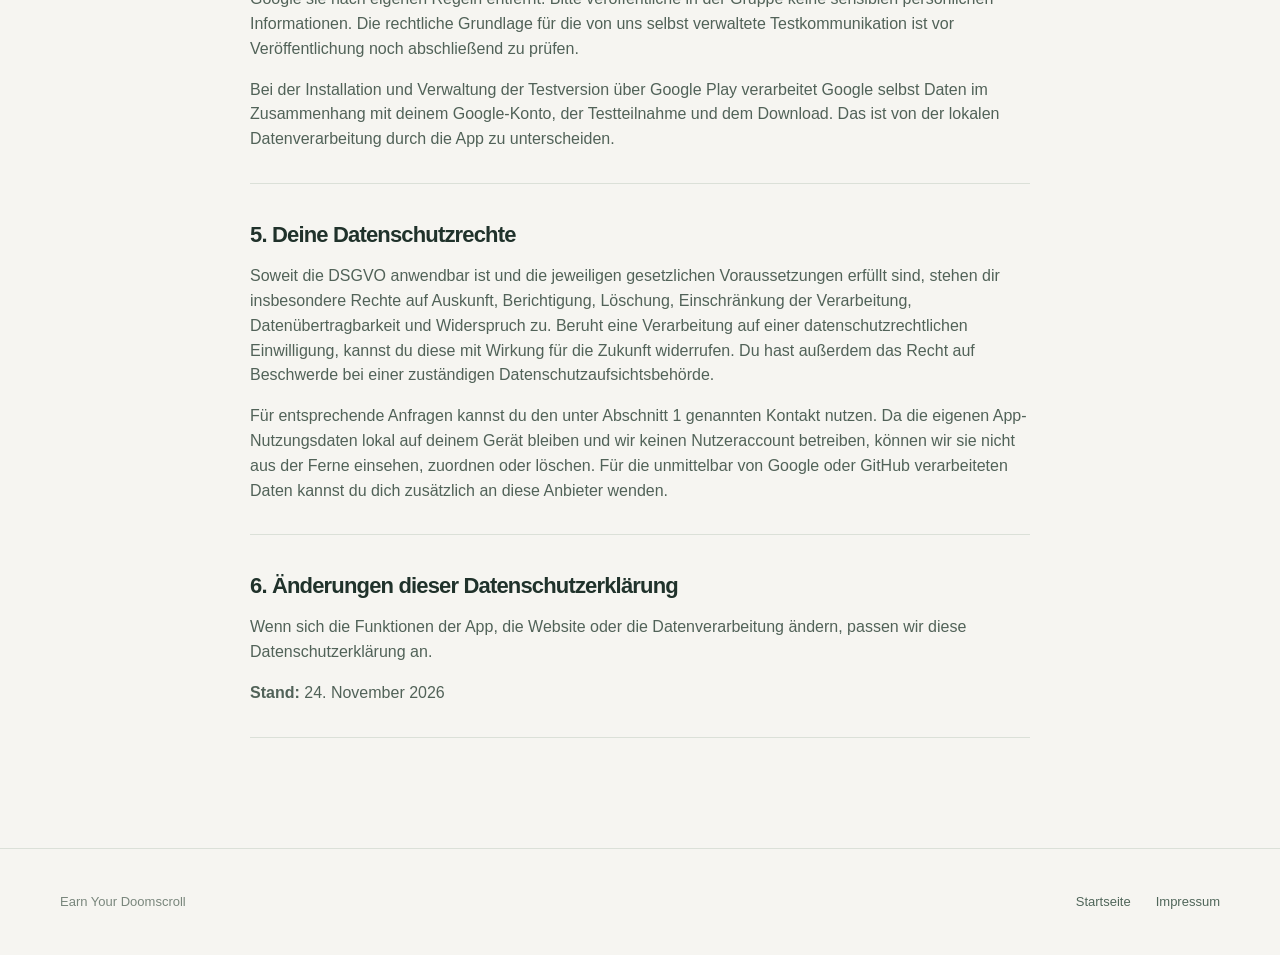
==== commit 6d891cc1: "Update index.html^" ====
--- a/datenschutz/index.html
+++ b/datenschutz/index.html
@@ -5,9 +5,8 @@
   <meta name="viewport" content="width=device-width, initial-scale=1" />
   <meta name="color-scheme" content="light" />
   <meta name="theme-color" content="#f6f5f1" />
-  <meta name="robots" content="noindex, nofollow" />
-  <meta name="description" content="Datenschutzhinweise für Earn Your Doomscroll – Android-App und Website." />
-  <title>Datenschutzerklärung – Earn Your Doomscroll (Entwurf)</title>
+  <meta name="description" content="Datenschutzerklärung für die Android-App Earn Your Doomscroll und die zugehörige Website." />
+  <title>Datenschutzerklärung – Earn Your Doomscroll</title>
   <link rel="icon" href="../assets/favicon.png" />
   <link rel="stylesheet" href="../css/styles.css" />
 </head>
@@ -19,63 +18,113 @@
       <a class="mobile-nav-cta" href="../">Zur Startseite</a>
     </div>
   </header>
+
   <main class="container" id="inhalt">
     <article class="legal-wrap">
       <a class="legal-back" href="../">← Zur Startseite</a>
       <h1>Datenschutzerklärung</h1>
-      <p>Diese Hinweise betreffen die Android-App <strong>Earn Your Doomscroll</strong> und die zugehörige Website.</p>
-      
+      <p>Diese Datenschutzerklärung informiert über die Verarbeitung von Daten bei der Nutzung der Android-App <strong>Earn Your Doomscroll</strong>, beim Besuch dieser Website und bei der Teilnahme am geschlossenen Google-Play-Test. Die Angaben zur App beruhen auf einer technischen Prüfung der Release-Version 1.0.2 (Versionscode 7) vom 24. November 2026.</p>
+
+      <section aria-labelledby="verantwortlich">
+        <h2 id="verantwortlich">1. Verantwortliche Person und Kontakt</h2>
+        <p><strong>Verantwortlich:</strong><br />
+          [VOLLSTÄNDIGER NAME]<br />
+          [POSTANSCHRIFT]<br />
+          [POSTLEITZAHL UND ORT, LAND]</p>
+        <p><strong>Datenschutzkontakt:</strong> [FUNKTIONSFÄHIGE E-MAIL-ADRESSE]</p>
+        <!-- VOR VERÖFFENTLICHUNG: Identität, ladungsfähige Anschrift und erreichbaren Datenschutzkontakt ergänzen. Die Support-Adresse nur verwenden, falls sie tatsächlich eingerichtet ist. -->
+      </section>
+
       <section aria-labelledby="app">
-        <h2 id="app">1. Datenverarbeitung in der Android-App</h2>
-        <p>Die App unterstützt dich dabei, ausgewählte Apps bewusster zu nutzen. Dazu verarbeitet sie nach deiner Einrichtung bestimmte Informationen <strong>auf deinem Android-Gerät</strong>.</p>
-        <h3>Welche Daten verwendet die App?</h3>
+        <h2 id="app">2. Datenverarbeitung in der Android-App</h2>
+        <h3>2.1 Zweck der Verarbeitung</h3>
+        <p>Earn Your Doomscroll hilft dir, die Nutzung selbst ausgewählter Lern- und Freizeit-Apps nach deinen eigenen Regeln zu steuern. Du kannst beispielsweise durch Lernzeit ein Zeitguthaben verdienen oder nach Erreichen eines Tagesziels Freizeit-Apps freischalten. Die App funktioniert ohne Benutzerkonto, ohne Werbung und ohne eigenes Online-Backend.</p>
+
+        <h3>2.2 Welche Informationen werden verarbeitet?</h3>
         <ul>
-          <li><strong>Installierte Apps:</strong> Anzeigenamen, App-Symbole und Paketkennungen, damit du produktive Apps und Freizeit-Apps auswählen kannst.</li>
-          <li><strong>App-Nutzungsdaten:</strong> Ereignisse und Nutzungszeiten aus Androids Nutzungszugriff, um Lernzeiten, Zeitguthaben und Freischaltungen zu berechnen.</li>
-          <li><strong>Deine Einstellungen:</strong> Ausgewählte Apps, Wochenregeln, Tagesfreigabe, Zeitguthaben, Feierabend, Schutzstatus und für die Berechnung notwendige Zwischenstände.</li>
+          <li><strong>Installierte startbare Apps:</strong> Die App ruft für die App-Auswahl Namen, Paketkennungen, App-Symbole und technische Aktualisierungsinformationen startbarer Apps ab. Das kann auch Apps betreffen, die du anschließend nicht auswählst. Die vollständige ermittelte Liste wird nach dem geprüften Programmstand nicht dauerhaft in einer eigenen Datenbank gespeichert.</li>
+          <li><strong>Deine App-Zuordnungen und Regeln:</strong> Gespeichert werden ausgewählte Paketnamen und Anzeigenamen, ihre Zuordnung als Lern- oder Freizeit-App sowie deine Wochenregeln, Zeitverhältnisse, Tagesziele, Feierabendzeiten und Einstellungen.</li>
+          <li><strong>Android-Nutzungsereignisse:</strong> Wenn du den Nutzungszugriff erlaubst, fragt die App über Android Informationen zu App-Wechseln, Vordergrundaktivitäten, Zeitstempeln sowie Bildschirm- und Sperrzuständen ab. Dabei können auch Paket- und Aktivitätsnamen <strong>nicht ausgewählter Apps</strong> vorübergehend verarbeitet werden. Die Auswahl deiner Lern- und Freizeit-Apps begrenzt die Berechnung der Guthaben, aber nicht sämtliche von Android abgefragten Ereignisse.</li>
+          <li><strong>Lern- und Freizeitwerte:</strong> Aus den relevanten Nutzungsintervallen berechnet die App Tagesstatistiken, Lernfortschritt, erworbenes und verbrauchtes Zeitguthaben sowie den Status einer Tagesfreigabe.</li>
+          <li><strong>Technische Abgleichdaten:</strong> Für eine konsistente Zeitberechnung speichert die App unter anderem letzte Abgleichzeitpunkte, Zeit- und Zeitzoneninformationen sowie gegebenenfalls die zuletzt erkannte Vordergrund-App und Aktivität. Auch diese können eine nicht ausgewählte App betreffen.</li>
+          <li><strong>Schutz- und Fehlermeldungsdaten:</strong> Der Status des Schutzdienstes, technische Fehlerhinweise und Zeiträume, in denen eine Sperranzeige sichtbar war, werden verarbeitet, soweit dies für die App-Funktion erforderlich ist.</li>
         </ul>
-        <h3>Wozu dienen die Android-Berechtigungen?</h3>
+        <p>Die App liest über diese Funktionen keine Inhalte anderer Apps aus, etwa Nachrichten, besuchte Webseiten oder Passwörter. Sie greift nach dem geprüften Programmstand nicht auf Kamera, Mikrofon, Kontakte oder Standort zu. Die erfasste Vordergrundzeit ist ein technischer Näherungswert und kein Nachweis tatsächlicher Aufmerksamkeit oder Lernleistung.</p>
+
+        <h3>2.3 Welche Android-Berechtigungen werden benötigt?</h3>
         <ul>
-          <li><strong>Nutzungszugriff:</strong> Ermittelt, welche ausgewählten Apps wie lange im Vordergrund verwendet wurden.</li>
-          <li><strong>Über anderen Apps einblenden:</strong> Zeigt bei aktiver Begrenzung ein Sperrfenster über ausgewählten Freizeit-Apps.</li>
-          <li><strong>Benachrichtigungen:</strong> Können über den Status des laufenden Schutzdienstes informieren; je nach Android-Version ist hierfür eine gesonderte Freigabe möglich.</li>
+          <li><strong>Nutzungszugriff (PACKAGE_USAGE_STATS):</strong> Ermöglicht den beschriebenen lokalen Abgleich von Android-Nutzungsereignissen. Dieser Zugriff umfasst technisch auch Ereignisse nicht ausgewählter Apps.</li>
+          <li><strong>Über anderen Apps anzeigen (SYSTEM_ALERT_WINDOW):</strong> Ermöglicht die Anzeige eines Sperrfensters über ausgewählten Freizeit-Apps. Diese Berechtigung ist kein Zugriff auf deren Bildschirminhalte.</li>
+          <li><strong>Vordergrunddienst (FOREGROUND_SERVICE und FOREGROUND_SERVICE_SPECIAL_USE):</strong> Ermöglicht die fortlaufende Anwendung deiner aktivierten Regeln, auch wenn Earn Your Doomscroll nicht im Vordergrund geöffnet ist. Android zeigt den Betrieb über die für Vordergrunddienste vorgesehenen Systemanzeigen an.</li>
+          <li><strong>Benachrichtigungen (POST_NOTIFICATIONS):</strong> Die gesonderte Benachrichtigungsberechtigung ist optional. Sie betrifft die Anzeige des Dienststatus und gegebenenfalls einer Stopp-Aktion im Benachrichtigungsbereich; Android kann notwendige Dienstinformationen unabhängig davon anzeigen.</li>
         </ul>
-        <p>Die Nutzung dieser Berechtigungen wird in der App erklärt. Du kannst gewährte Berechtigungen in den Android-Einstellungen wieder entziehen.</p>
-        <h3>Speicherung, Übertragung und Weitergabe</h3>
-        <p>Nach dem derzeit vorgesehenen Funktionsumfang werden die genannten Nutzungsdaten und Regeln lokal gespeichert und zur Berechnung der Freischaltung verwendet. Für diese Funktionen ist weder ein Benutzerkonto noch ein eigener Server erforderlich. Es ist keine Übermittlung dieser Nutzungsstatistiken an den Entwickler vorgesehen.</p>
-        <h3>Wie lange bleiben Daten gespeichert?</h3>
-        <p>Regeln und Einstellungen bleiben auf dem Gerät gespeichert, bis du sie in der App änderst, die App-Daten löschst oder die App deinstallierst. Tagesguthaben und Freischaltstände werden nach den eingestellten Tagesregeln zurückgesetzt. Technische Abrechnungs- und Nutzungsdaten können für die korrekte Verarbeitung lokal vorgehalten werden.</p>
-        <h3>Wie kannst du App-Daten löschen?</h3>
-        <p>Du kannst die App-Einstellungen und gespeicherten App-Daten über <strong>Android-Einstellungen → Apps → Earn Your Doomscroll → Speicher → Daten löschen</strong> entfernen oder die App deinstallieren. Dabei werden lokal gespeicherte Regeln und Guthaben entfernt.</p>
+        <p>Du erteilst und entziehst diese Berechtigungen über die Android-Einstellungen. Ohne Nutzungszugriff ist keine Nutzungszeitabrechnung möglich; ohne Overlay-Berechtigung funktioniert die vorgesehene Sperranzeige nicht.</p>
+
+        <h3>2.4 Wo werden Daten gespeichert und an wen werden sie übermittelt?</h3>
+        <p>Regeln, Zuordnungen, Tageswerte und technische Kontrollinformationen werden in einer lokalen SQLite-Datenbank innerhalb des privaten Android-App-Speichers abgelegt. Abgefragte Nutzungsereignisse und App-Symbole werden zum Teil nur vorübergehend im Arbeitsspeicher verarbeitet. Die App führt kein eigenes dauerhaftes vollständiges Ereignisarchiv.</p>
+        <p><strong>Die geprüfte Release-Version besitzt keine Internetberechtigung.</strong> Im untersuchten App-Code wurde keine eigene Übertragung der App-Auswahl, Nutzungsereignisse oder Zeitguthaben an den Entwickler, Werbedienste oder Analysedienste festgestellt. Es ist kein eigenes Tracking-, Werbe- oder Crash-Reporting-System eingebunden. Dies betrifft die App selbst; der Betrieb von Android, Google Play oder Geräteherstellerdiensten ist davon zu unterscheiden.</p>
+        <p>Der private App-Speicher wird durch die Android-Sandbox und die Schutzmechanismen des Geräts gesichert. Die App verwendet keine zusätzliche eigene Verschlüsselung ihrer SQLite-Datenbank. Die automatische Android-Cloud-Sicherung ist in der App-Konfiguration deaktiviert. Eine Übertragung im Rahmen bestimmter herstellerspezifischer Gerätewechselverfahren kann technisch nicht für jedes Gerät ausgeschlossen werden.</p>
+
+        <h3>2.5 Wie lange bleiben die Daten gespeichert?</h3>
+        <ul>
+          <li><strong>Tagesguthaben und Tagesfreigaben:</strong> Der aktuelle Tagesstand wird beim nächsten Abgleich beziehungsweise Zugriff nach einem lokalen Tageswechsel zurückgesetzt. Die App führt kein eigenes dauerhaftes Tagesarchiv.</li>
+          <li><strong>Regeln, Einstellungen und App-Zuordnungen:</strong> Sie bleiben bis zur Änderung oder Löschung der App-Daten gespeichert. Wird eine App wieder als „nicht zugeordnet“ markiert, beendet das die zukünftige Einordnung, löscht aber nicht automatisch sämtliche gespeicherten Paket- und Namensinformationen.</li>
+          <li><strong>Technische Kontrollpunkte:</strong> Der letzte Abgleichstand wird bei späteren Abgleichen ersetzt. Zur korrekten Verarbeitung verzögerter Nutzungsereignisse können frühere Regelstände zeitweise erhalten bleiben; hierfür ist nicht in allen Fällen eine feste Höchstspeicherdauer vorgesehen.</li>
+          <li><strong>Sperranzeige-Zeiträume:</strong> Ältere Einträge werden beim nächsten Start des Schutzdienstes bereinigt. Sie können deshalb länger bestehen bleiben, wenn dieser Bereinigungsschritt nicht stattfindet.</li>
+          <li><strong>Temporäre Nutzungsereignisse und App-Symbole:</strong> Sie werden überwiegend im Arbeitsspeicher verarbeitet und nicht als vollständige eigene Nutzungshistorie archiviert.</li>
+        </ul>
+        <p>Android verwaltet seine systemweite Nutzungshistorie unabhängig von Earn Your Doomscroll. Die App fragt für einen Abgleich maximal ein Zeitfenster von 36 Stunden ab; daraus folgt nicht, dass Android selbst alle Nutzungsdaten nach 36 Stunden löscht.</p>
+
+        <h3>2.6 Schutz deaktivieren und Daten löschen</h3>
+        <p>Wenn du den Schutz in Earn Your Doomscroll stoppst, wird die laufende Sperranzeige beziehungsweise Überwachung beendet. <strong>Vorhandene Daten werden dadurch nicht gelöscht.</strong> Solange der Android-Nutzungszugriff weiterhin erlaubt ist, kann beim erneuten Öffnen der App ein Nutzungsabgleich stattfinden. Möchtest du diese Abfragen unterbinden, kannst du den Nutzungszugriff in den Android-Einstellungen entziehen.</p>
+        <p>Zum Löschen des eigenen lokalen Datenbestands kannst du unter <strong>Android-Einstellungen → Apps → Earn Your Doomscroll → Speicher → Speicherinhalt/Daten löschen</strong> die App-Daten entfernen oder die App deinstallieren. Dadurch werden die eigenen gespeicherten Regeln, Zuordnungen und Guthaben entfernt. Androids unabhängig geführte Nutzungshistorie und mögliche separat angefertigte Sicherungen werden dadurch nicht automatisch gelöscht. Eine forensisch sichere Überschreibung bereits verwendeter Speicherbereiche kann die App nicht garantieren.</p>
+
+        <h3>2.7 Rechtsgrundlage</h3>
+        <p>Die genannten Verarbeitungen dienen der von dir eingerichteten, lokalen App-Funktion. Die Berechtigungen werden nur nach deiner Freigabe genutzt. <strong>Die im Einzelfall zutreffende datenschutzrechtliche Rechtsgrundlage ist vor Veröffentlichung noch zu prüfen und hier zu ergänzen.</strong> Die Erteilung einer Android-Systemberechtigung ist nicht automatisch eine Einwilligung im Sinne der DSGVO.</p>
+        <!-- VOR VERÖFFENTLICHUNG: Rechtliche Einordnung der lokalen App-Verarbeitung mit Blick auf die tatsächliche Verantwortlichkeit und Art. 6 DSGVO klären. -->
       </section>
 
       <section aria-labelledby="website">
-        <h2 id="website">2. Datenverarbeitung auf dieser Website</h2>
-        <h3>Hosting über GitHub Pages</h3>
-        <p>Diese Website ist als statische Seite auf GitHub Pages vorgesehen. Beim Aufruf verarbeitet der Hostinganbieter GitHub technische Verbindungsdaten. GitHub dokumentiert insbesondere die Protokollierung von IP-Adressen zu Sicherheitszwecken. Wir verwenden auf dieser Seite keine eigenen Analyse- oder Werbetracker.</p>
-        <p><strong>Hosting-Dienst:</strong> GitHub, Inc. (GitHub Pages). Weitere Informationen findest du in der <a href="https://docs.github.com/en/site-policy/privacy-policies/github-general-privacy-statement" target="_blank" rel="noopener noreferrer">Datenschutzerklärung von GitHub</a>.</p>
-        <p>Die Bereitstellung und Absicherung der Website dient einem berechtigten Interesse (Art. 6 Abs. 1 lit. f DSGVO, soweit anwendbar). GitHub kann technische Daten auch außerhalb der EU verarbeiten.</p>
-        <h3>Cookies und externe Inhalte</h3>
-        <p>Die Website verwendet nach ihrem derzeitigen Stand keine eigenen Tracking-Cookies, eingebetteten Videos, Werbenetzwerke oder extern geladenen Schriftarten. App-Screenshots und Website-Dateien werden als eigene statische Dateien ausgeliefert.</p>
-        <h3>Kontakt per E-Mail</h3>
-        <p>Wenn du uns eine E-Mail schreibst, verarbeiten wir deine E-Mail-Adresse und den Nachrichteninhalt, um dir zu antworten. Je nach Anlass ist die Rechtsgrundlage Art. 6 Abs. 1 lit. b oder lit. f DSGVO.</p>
+        <h2 id="website">3. Datenverarbeitung beim Besuch dieser Website</h2>
+        <h3>3.1 Hosting über GitHub Pages</h3>
+        <p>Diese Website wird über <strong>GitHub Pages</strong> bereitgestellt. Beim Aufruf werden technische Verbindungsdaten an die Systeme des Hostinganbieters übermittelt, darunter insbesondere die IP-Adresse. GitHub gibt an, die IP-Adressen von Besuchern von GitHub-Pages-Websites zu Sicherheitszwecken zu protokollieren – unabhängig davon, ob sie bei GitHub angemeldet sind.</p>
+        <p><strong>Hosting-Dienst:</strong> GitHub, Inc. Weitere Informationen findest du in der <a href="https://docs.github.com/en/site-policy/privacy-policies/github-general-privacy-statement" target="_blank" rel="noopener noreferrer">GitHub-Datenschutzerklärung</a> und der <a href="https://docs.github.com/en/pages/getting-started-with-github-pages/what-is-github-pages" target="_blank" rel="noopener noreferrer">Dokumentation zu GitHub Pages</a>.</p>
+        <p>Die Bereitstellung, technische Funktionsfähigkeit und Absicherung der Website dienen unserem berechtigten Interesse an einer öffentlich zugänglichen Projektinformation (Art. 6 Abs. 1 lit. f DSGVO, soweit anwendbar). Eine Verarbeitung personenbezogener Daten durch GitHub außerhalb des Europäischen Wirtschaftsraums ist möglich. Einzelheiten zu den Schutzmaßnahmen ergeben sich aus den Datenschutzinformationen des Anbieters.</p>
+        <p>Wir betreiben keine eigene Auswertung der GitHub-Serverprotokolle. Die konkrete Speicherdauer von GitHubs Sicherheitsprotokollen wird durch den Anbieter bestimmt und ist uns nicht im Einzelnen bekannt.</p>
+
+        <h3>3.2 Cookies, Schriften und externe Inhalte</h3>
+        <p>Nach dem derzeitigen Stand der Website setzen wir keine eigenen Analyse- oder Werbetracker, Tracking-Cookies, eingebetteten Videos oder extern geladenen Schriftarten ein. Die Website-Dateien und App-Screenshots werden als statische Inhalte bereitgestellt. Beim Aufruf externer Links verlässt du diese Website.</p>
+        <!-- VOR VERÖFFENTLICHUNG: Den aktuellen veröffentlichten Website-Code auf nachträglich hinzugefügte externe Ressourcen, Cookies und Skripte prüfen. -->
+
+        <h3>3.3 Kontakt per E-Mail</h3>
+        <p>Wenn du uns eine E-Mail sendest, verarbeiten wir die von dir mitgeteilte E-Mail-Adresse, den Nachrichteninhalt und gegebenenfalls weitere freiwillig angegebene Informationen, um deine Anfrage zu beantworten. Je nach Anlass beruht diese Verarbeitung auf Art. 6 Abs. 1 lit. b oder lit. f DSGVO, soweit anwendbar. Die Nachrichten werden nur so lange aufbewahrt, wie es für die Bearbeitung und gegebenenfalls gesetzliche Aufbewahrungspflichten notwendig ist.</p>
+        <p><strong>E-Mail-Dienstleister:</strong> [TATSÄCHLICH GENUTZTEN ANBIETER ERGÄNZEN]. Die Datenverarbeitung durch diesen Anbieter sowie mögliche Drittlandtransfers sind vor Veröffentlichung anhand des tatsächlich eingerichteten Postfachs zu prüfen.</p>
+        <!-- VOR VERÖFFENTLICHUNG: E-Mail-Postfach/Weiterleitung, Anbieter, Rechtsgrundlagen und tatsächliche Löschpraxis bestätigen. -->
       </section>
 
-      <section aria-labelledby="links">
-        <h2 id="links">3. Externe Links zum geschlossenen Test</h2>
-        <p>Die Website kann zu <strong>Google Groups</strong> und <strong>Google Play</strong> verlinken. Erst wenn du einen solchen Link aufrufst, besuchst du die Website des jeweiligen externen Anbieters. Für die dortige Datenverarbeitung gelten dessen eigene Datenschutzinformationen und Einstellungen.</p>
-        <p>Wenn du die App über Google Play installierst, verarbeitet Google im Rahmen des Play Stores eigenständig Daten zur Bereitstellung und Verwaltung des Downloads. Das ist von der lokalen Nutzung der App zu unterscheiden.</p>
+      <section aria-labelledby="test">
+        <h2 id="test">4. Teilnahme am geschlossenen Google-Play-Test</h2>
+        <p>Diese Website verlinkt auf die Google-Gruppe zum geschlossenen Test und auf den Teilnahmelink von Google Play. Wenn du die Links anklickst, nutzt du die Angebote von Google. Dort gelten zusätzlich die jeweiligen <a href="https://policies.google.com/privacy?hl=de" target="_blank" rel="noopener noreferrer">Datenschutzinformationen von Google</a>.</p>
+        <p>Wenn du unserer Testgruppe beitrittst, können wir als Gruppenverwaltung je nach den dortigen Einstellungen und deinem Google-Profil insbesondere deinen angezeigten Namen, deine E-Mail-Adresse, deine Gruppenmitgliedschaft sowie freiwillig veröffentlichte Beiträge einsehen. Wir verwenden diese Informationen zur Organisation des geschlossenen Tests, zur Kommunikation über den Test und gegebenenfalls zur Bearbeitung von Feedback. Die Sichtbarkeit gegenüber anderen Gruppenmitgliedern richtet sich nach den Gruppeneinstellungen.</p>
+        <p>Eine Gruppenmitgliedschaft bleibt bis zu deinem Austritt oder einer Entfernung aus der Gruppe bestehen. Beiträge oder Nachrichten können gesondert gespeichert bleiben, solange sie nicht gelöscht werden oder Google sie nach eigenen Regeln entfernt. Bitte veröffentliche in der Gruppe keine sensiblen persönlichen Informationen. Die rechtliche Grundlage für die von uns selbst verwaltete Testkommunikation ist vor Veröffentlichung noch abschließend zu prüfen.</p>
+        <!-- VOR VERÖFFENTLICHUNG: Sichtbarkeit der Gruppenmitgliedschaft, Posting-Rechte, Gruppen-Löschpraxis und Rechtsgrundlage der Testorganisation bestätigen. -->
+        <p>Bei der Installation und Verwaltung der Testversion über Google Play verarbeitet Google selbst Daten im Zusammenhang mit deinem Google-Konto, der Testteilnahme und dem Download. Das ist von der lokalen Datenverarbeitung durch die App zu unterscheiden.</p>
       </section>
 
       <section aria-labelledby="rechte">
-        <h2 id="rechte">4. Deine Rechte</h2>
-        <p>Soweit personenbezogene Daten von uns verarbeitet werden und die gesetzlichen Voraussetzungen vorliegen, kannst du insbesondere Auskunft, Berichtigung, Löschung, Einschränkung der Verarbeitung, Datenübertragbarkeit und Widerspruch verlangen. Du hast außerdem das Recht, dich bei einer Datenschutzaufsichtsbehörde zu beschweren.</p>
-        <p>Für Fragen oder entsprechende Anfragen nutze bitte den oben genannten Kontakt. Da die App-Nutzungsdaten nach dem vorgesehenen Konzept lokal auf deinem Gerät bleiben, kann der Entwickler diese nicht aus der Ferne einsehen oder löschen.</p>
+        <h2 id="rechte">5. Deine Datenschutzrechte</h2>
+        <p>Soweit die DSGVO anwendbar ist und die jeweiligen gesetzlichen Voraussetzungen erfüllt sind, stehen dir insbesondere Rechte auf Auskunft, Berichtigung, Löschung, Einschränkung der Verarbeitung, Datenübertragbarkeit und Widerspruch zu. Beruht eine Verarbeitung auf einer datenschutzrechtlichen Einwilligung, kannst du diese mit Wirkung für die Zukunft widerrufen. Du hast außerdem das Recht auf Beschwerde bei einer zuständigen Datenschutzaufsichtsbehörde.</p>
+        <p>Für entsprechende Anfragen kannst du den unter Abschnitt 1 genannten Kontakt nutzen. Da die eigenen App-Nutzungsdaten lokal auf deinem Gerät bleiben und wir keinen Nutzeraccount betreiben, können wir sie nicht aus der Ferne einsehen, zuordnen oder löschen. Für die unmittelbar von Google oder GitHub verarbeiteten Daten kannst du dich zusätzlich an diese Anbieter wenden.</p>
       </section>
 
-      <p><strong>Stand:</strong> <span class="placeholder-text">November 2026</span></p>
+      <section aria-labelledby="aenderungen">
+        <h2 id="aenderungen">6. Änderungen dieser Datenschutzerklärung</h2>
+        <p>Wenn sich die Funktionen der App, die Website oder die Datenverarbeitung ändern, passen wir diese Datenschutzerklärung an.</p>
+        <p><strong>Stand:</strong> 24. November 2026</p>
+      </section>
     </article>
   </main>
+
   <footer class="site-footer">
     <div class="container footer-inner">
       <span>Earn Your Doomscroll</span>
